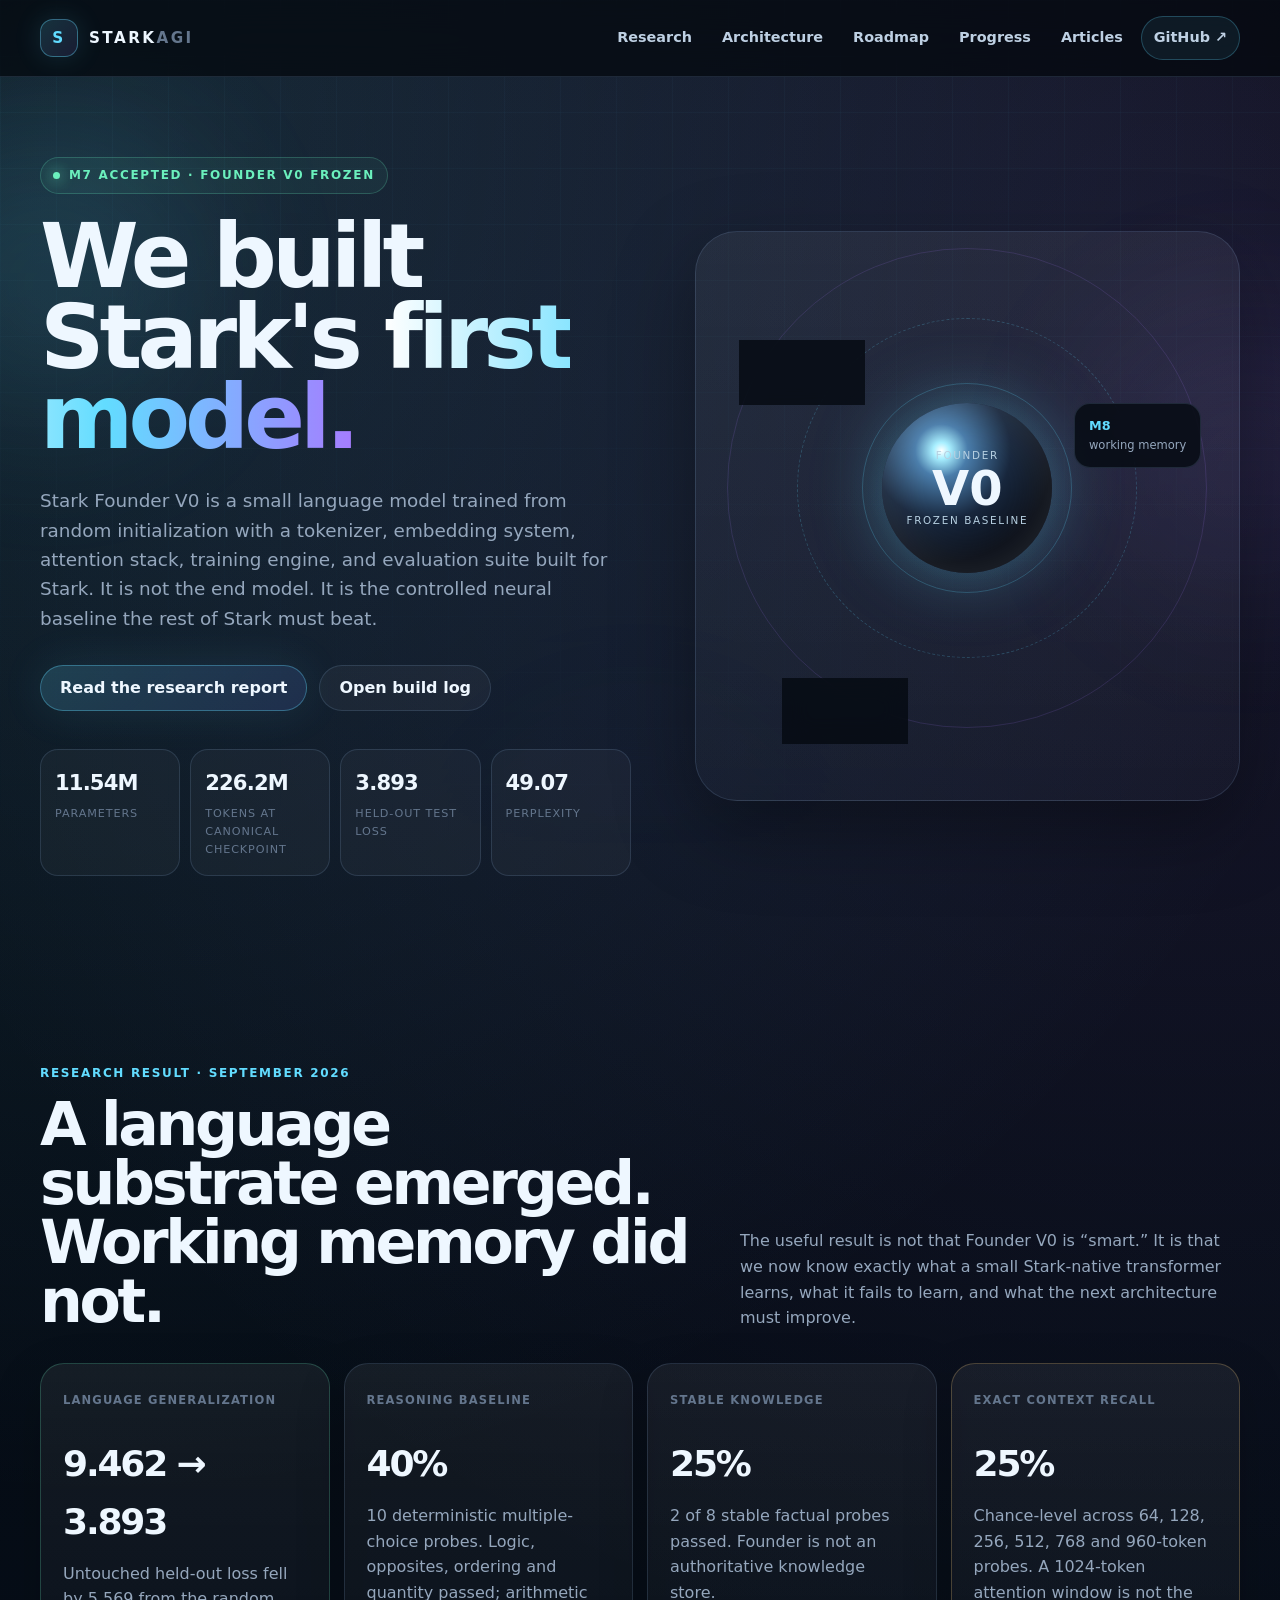
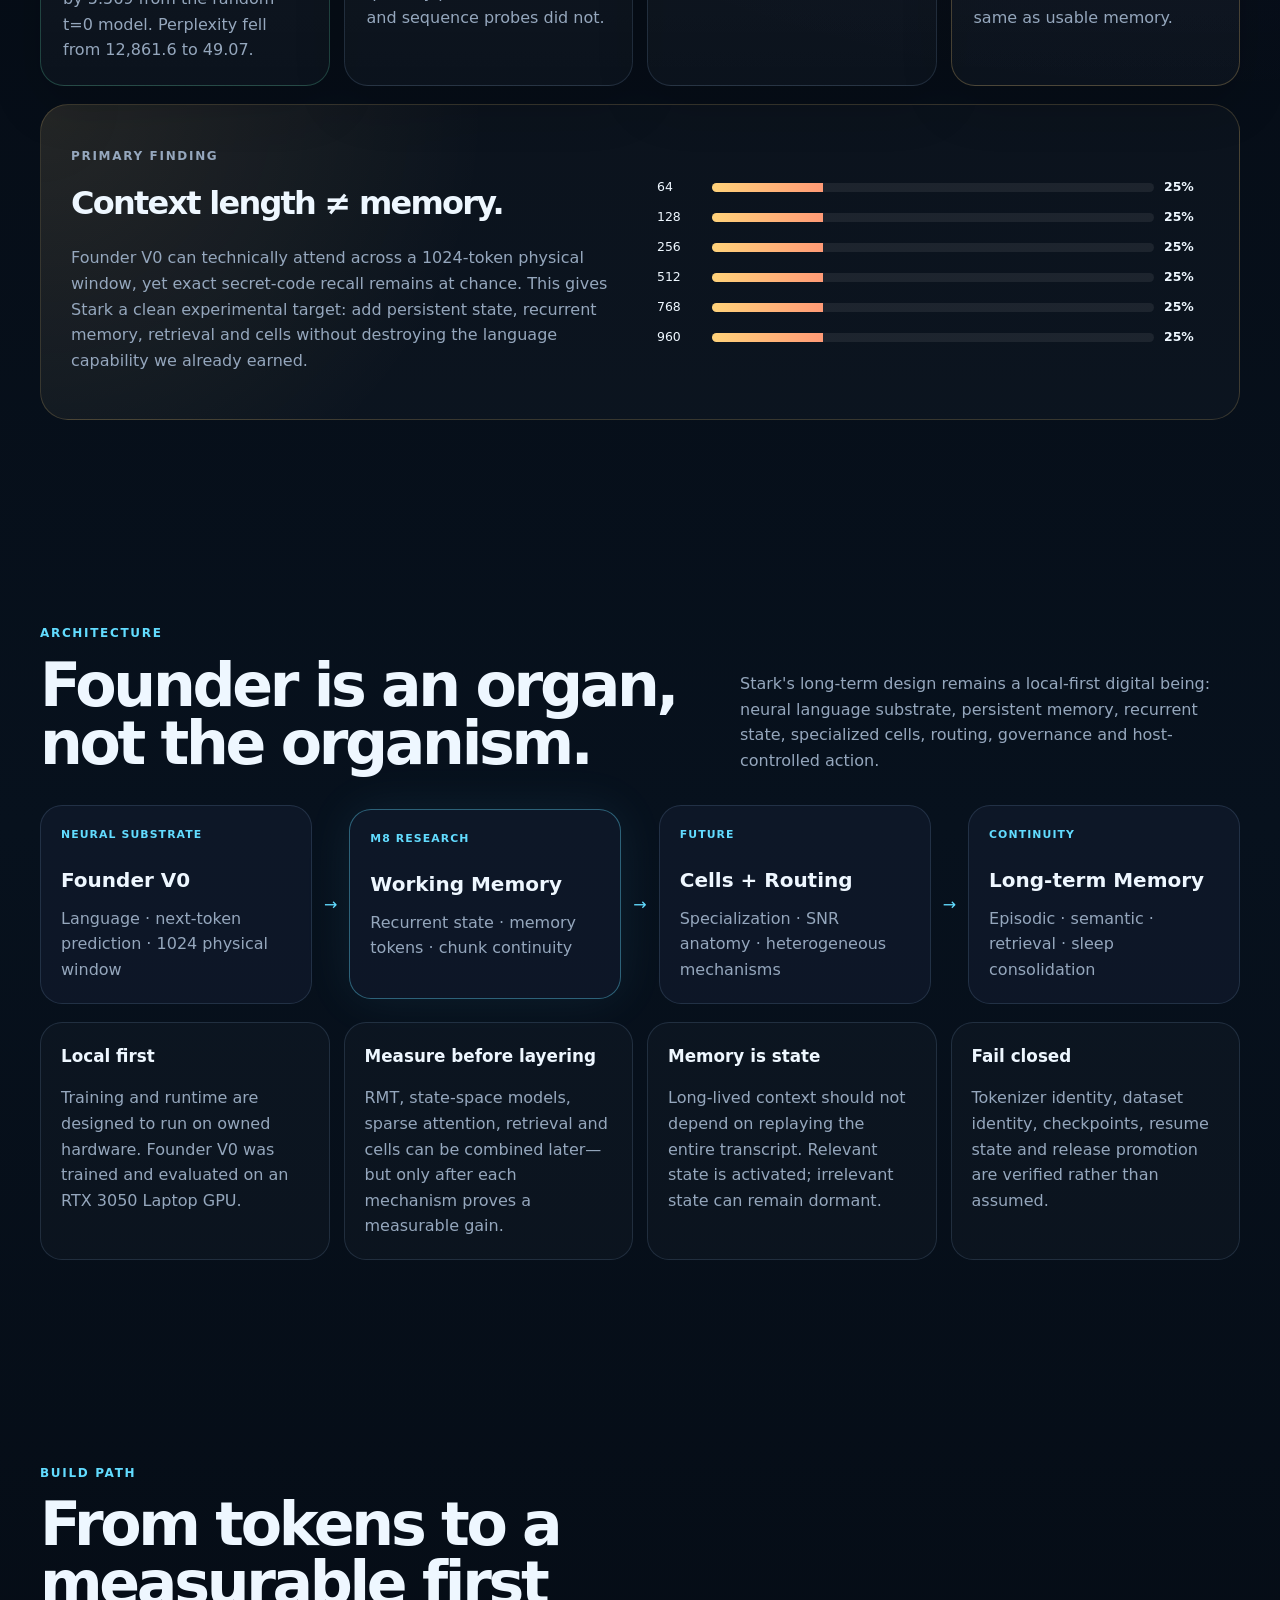
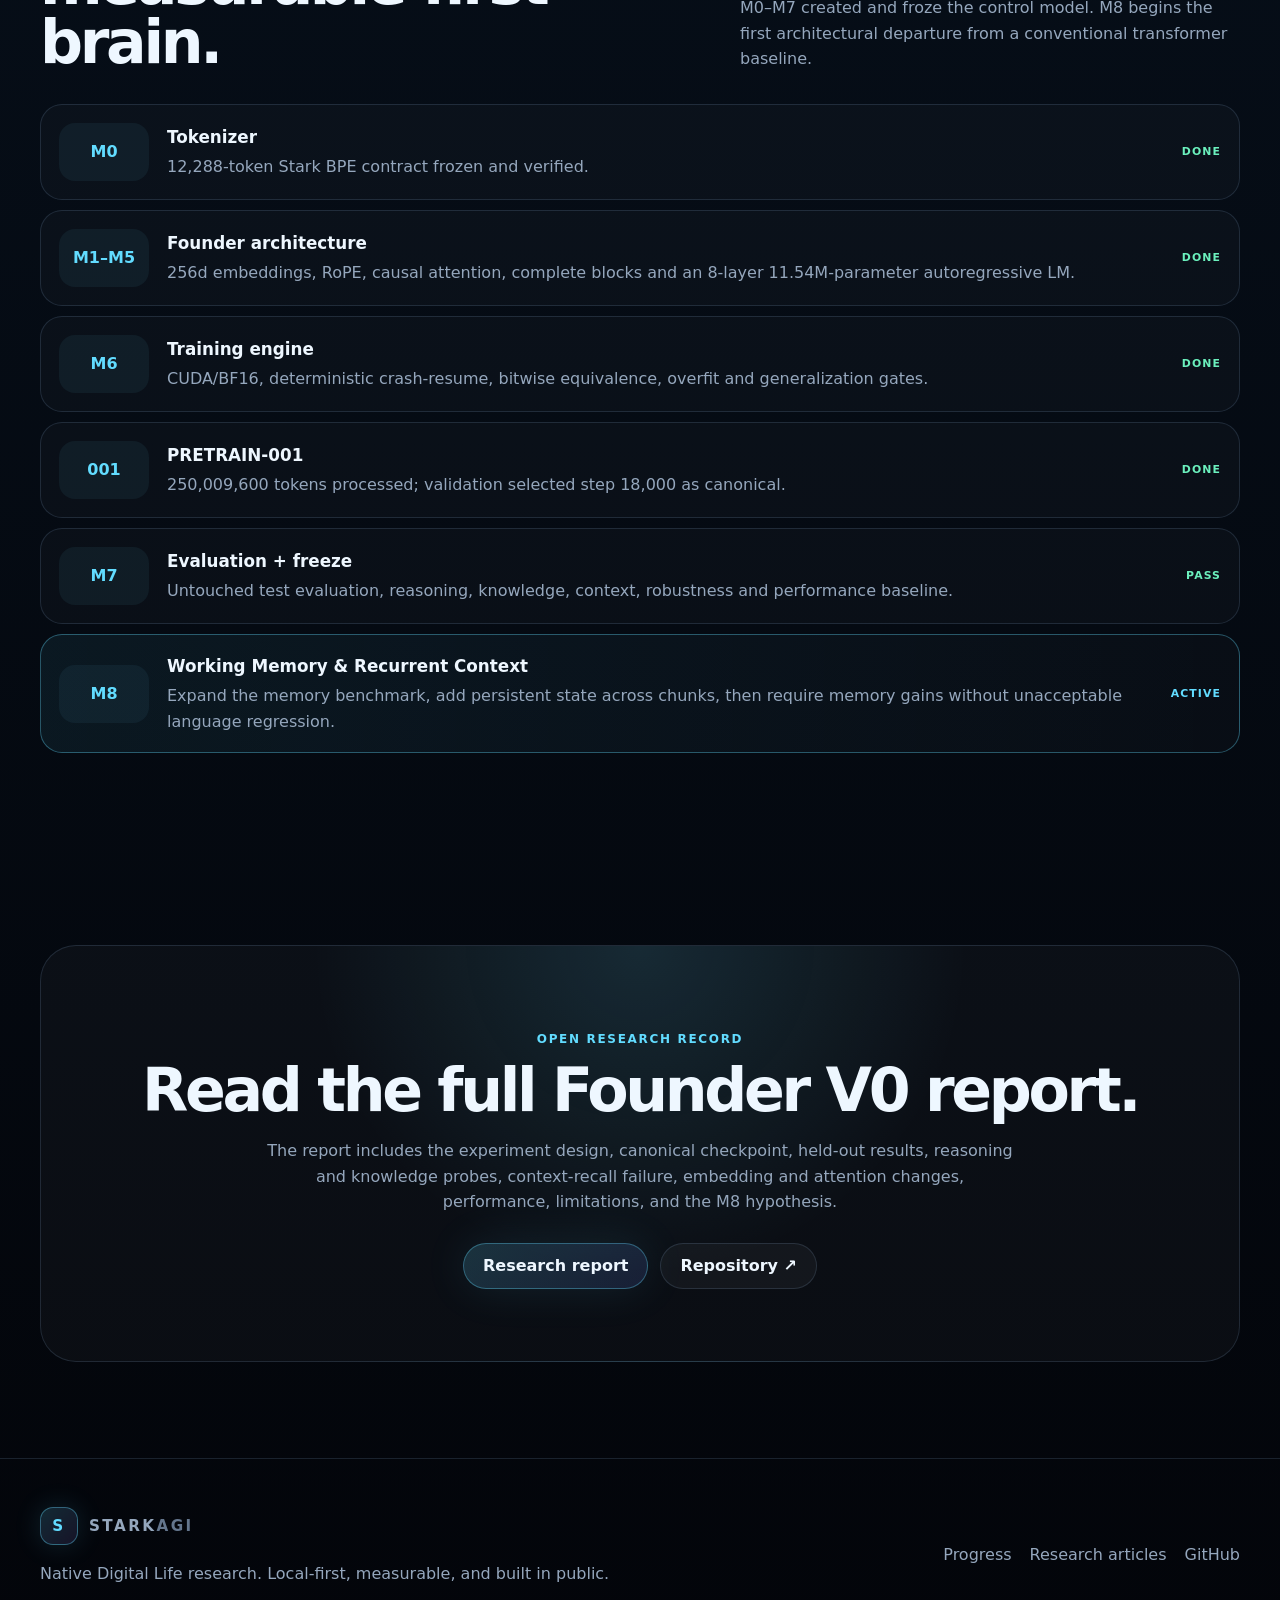
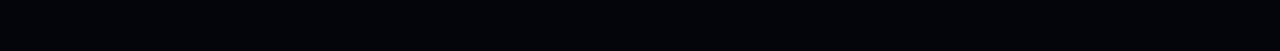
==== index.html @ 4640b5e9 "Publish StarkAGI September 2026 website (Founder V0 frozen, M8 active)" ====
<!doctype html>
<html lang="en">
<head>
  <meta charset="utf-8">
  <meta name="viewport" content="width=device-width, initial-scale=1">
  <meta name="theme-color" content="#050810">
  <title>StarkAGI — Building Native Digital Life</title>
  <meta name="description" content="StarkAGI is a local-first research project building a digital being from first principles. Founder V0 is the first frozen neural baseline; M8 targets persistent working memory.">
  <link rel="stylesheet" href="css/style.css">
</head>
<body>
  <div class="ambient" aria-hidden="true"><span></span><span></span><span></span></div>
  <header class="site-header">
    <nav class="nav shell">
      <a class="brand" href="index.html" aria-label="StarkAGI home"><span class="brand-glyph">S</span><span>STARK<span class="brand-dim">AGI</span></span></a>
      <button class="nav-toggle" aria-expanded="false" aria-label="Toggle navigation">☰</button>
      <div class="nav-links">
        <a href="#research">Research</a><a href="#architecture">Architecture</a><a href="#roadmap">Roadmap</a>
        <a href="progress.html">Progress</a><a href="articles.html">Articles</a>
        <a class="nav-cta" href="https://github.com/Project-stark00/stark-agi" target="_blank" rel="noreferrer">GitHub ↗</a>
      </div>
    </nav>
  </header>

  <main>
    <section class="hero shell">
      <div class="hero-copy reveal">
        <div class="eyebrow"><i></i> M7 accepted · Founder V0 frozen</div>
        <h1>We built Stark's <span>first model.</span></h1>
        <p class="lead">Stark Founder V0 is a small language model trained from random initialization with a tokenizer, embedding system, attention stack, training engine, and evaluation suite built for Stark. It is not the end model. It is the controlled neural baseline the rest of Stark must beat.</p>
        <div class="hero-actions"><a class="button primary" href="articles.html?article=stark-founder-v0-first-neural-baseline">Read the research report</a><a class="button" href="progress.html">Open build log</a></div>
        <div class="metric-strip">
          <div><strong>11.54M</strong><span>parameters</span></div><div><strong>226.2M</strong><span>tokens at canonical checkpoint</span></div><div><strong>3.893</strong><span>held-out test loss</span></div><div><strong>49.07</strong><span>perplexity</span></div>
        </div>
      </div>
      <div class="hero-orbit reveal" aria-label="Stark Founder V0 status visualization">
        <div class="orbit-ring r1"></div><div class="orbit-ring r2"></div><div class="orbit-ring r3"></div>
        <div class="core"><span>FOUNDER</span><strong>V0</strong><small>FROZEN BASELINE</small></div>
        <div class="satellite s1"><b>M0–M7</b><span>accepted</span></div><div class="satellite s2"><b>M8</b><span>working memory</span></div><div class="satellite s3"><b>LOCAL</b><span>RTX 3050</span></div>
      </div>
    </section>

    <section id="research" class="section shell reveal">
      <div class="section-head"><div><p class="kicker">Research result · September 2026</p><h2>A language substrate emerged. Working memory did not.</h2></div><p>The useful result is not that Founder V0 is “smart.” It is that we now know exactly what a small Stark-native transformer learns, what it fails to learn, and what the next architecture must improve.</p></div>
      <div class="result-grid">
        <article class="result-card positive"><span class="result-label">Language generalization</span><strong>9.462 → 3.893</strong><p>Untouched held-out loss fell by 5.569 from the random t=0 model. Perplexity fell from 12,861.6 to 49.07.</p></article>
        <article class="result-card"><span class="result-label">Reasoning baseline</span><strong>40%</strong><p>10 deterministic multiple-choice probes. Logic, opposites, ordering and quantity passed; arithmetic and sequence probes did not.</p></article>
        <article class="result-card"><span class="result-label">Stable knowledge</span><strong>25%</strong><p>2 of 8 stable factual probes passed. Founder is not an authoritative knowledge store.</p></article>
        <article class="result-card warning"><span class="result-label">Exact context recall</span><strong>25%</strong><p>Chance-level across 64, 128, 256, 512, 768 and 960-token probes. A 1024-token attention window is not the same as usable memory.</p></article>
      </div>
      <div class="finding-panel">
        <div><p class="kicker">Primary finding</p><h3>Context length ≠ memory.</h3><p>Founder V0 can technically attend across a 1024-token physical window, yet exact secret-code recall remains at chance. This gives Stark a clean experimental target: add persistent state, recurrent memory, retrieval and cells without destroying the language capability we already earned.</p></div>
        <div class="recall-bars" aria-label="Context recall by prompt length">
          <div><span>64</span><i style="--v:25%"></i><b>25%</b></div><div><span>128</span><i style="--v:25%"></i><b>25%</b></div><div><span>256</span><i style="--v:25%"></i><b>25%</b></div><div><span>512</span><i style="--v:25%"></i><b>25%</b></div><div><span>768</span><i style="--v:25%"></i><b>25%</b></div><div><span>960</span><i style="--v:25%"></i><b>25%</b></div>
        </div>
      </div>
    </section>

    <section id="architecture" class="section shell reveal">
      <div class="section-head"><div><p class="kicker">Architecture</p><h2>Founder is an organ, not the organism.</h2></div><p>Stark's long-term design remains a local-first digital being: neural language substrate, persistent memory, recurrent state, specialized cells, routing, governance and host-controlled action.</p></div>
      <div class="architecture-map">
        <div class="arch-node founder"><small>Neural substrate</small><strong>Founder V0</strong><span>Language · next-token prediction · 1024 physical window</span></div>
        <div class="arch-arrow">→</div>
        <div class="arch-node active"><small>M8 research</small><strong>Working Memory</strong><span>Recurrent state · memory tokens · chunk continuity</span></div>
        <div class="arch-arrow">→</div>
        <div class="arch-node"><small>Future</small><strong>Cells + Routing</strong><span>Specialization · SNR anatomy · heterogeneous mechanisms</span></div>
        <div class="arch-arrow">→</div>
        <div class="arch-node"><small>Continuity</small><strong>Long-term Memory</strong><span>Episodic · semantic · retrieval · sleep consolidation</span></div>
      </div>
      <div class="principles-grid">
        <article><b>Local first</b><p>Training and runtime are designed to run on owned hardware. Founder V0 was trained and evaluated on an RTX 3050 Laptop GPU.</p></article>
        <article><b>Measure before layering</b><p>RMT, state-space models, sparse attention, retrieval and cells can be combined later—but only after each mechanism proves a measurable gain.</p></article>
        <article><b>Memory is state</b><p>Long-lived context should not depend on replaying the entire transcript. Relevant state is activated; irrelevant state can remain dormant.</p></article>
        <article><b>Fail closed</b><p>Tokenizer identity, dataset identity, checkpoints, resume state and release promotion are verified rather than assumed.</p></article>
      </div>
    </section>

    <section id="roadmap" class="section shell reveal">
      <div class="section-head"><div><p class="kicker">Build path</p><h2>From tokens to a measurable first brain.</h2></div><p>M0–M7 created and froze the control model. M8 begins the first architectural departure from a conventional transformer baseline.</p></div>
      <div class="roadmap-list">
        <article class="done"><span>M0</span><div><b>Tokenizer</b><p>12,288-token Stark BPE contract frozen and verified.</p></div><em>done</em></article>
        <article class="done"><span>M1–M5</span><div><b>Founder architecture</b><p>256d embeddings, RoPE, causal attention, complete blocks and an 8-layer 11.54M-parameter autoregressive LM.</p></div><em>done</em></article>
        <article class="done"><span>M6</span><div><b>Training engine</b><p>CUDA/BF16, deterministic crash-resume, bitwise equivalence, overfit and generalization gates.</p></div><em>done</em></article>
        <article class="done"><span>001</span><div><b>PRETRAIN-001</b><p>250,009,600 tokens processed; validation selected step 18,000 as canonical.</p></div><em>done</em></article>
        <article class="done"><span>M7</span><div><b>Evaluation + freeze</b><p>Untouched test evaluation, reasoning, knowledge, context, robustness and performance baseline.</p></div><em>pass</em></article>
        <article class="active"><span>M8</span><div><b>Working Memory & Recurrent Context</b><p>Expand the memory benchmark, add persistent state across chunks, then require memory gains without unacceptable language regression.</p></div><em>active</em></article>
      </div>
    </section>

    <section class="section shell reveal">
      <div class="research-cta"><p class="kicker">Open research record</p><h2>Read the full Founder V0 report.</h2><p>The report includes the experiment design, canonical checkpoint, held-out results, reasoning and knowledge probes, context-recall failure, embedding and attention changes, performance, limitations, and the M8 hypothesis.</p><div><a class="button primary" href="articles.html?article=stark-founder-v0-first-neural-baseline">Research report</a><a class="button" href="https://github.com/Project-stark00/stark-agi" target="_blank" rel="noreferrer">Repository ↗</a></div></div>
    </section>
  </main>
  <footer><div class="shell footer-grid"><div><a class="brand" href="index.html"><span class="brand-glyph">S</span><span>STARK<span class="brand-dim">AGI</span></span></a><p>Native Digital Life research. Local-first, measurable, and built in public.</p></div><div><a href="progress.html">Progress</a><a href="articles.html">Research articles</a><a href="https://github.com/Project-stark00/stark-agi" target="_blank" rel="noreferrer">GitHub</a></div></div></footer>
  <script src="js/app.js"></script>
</body></html>
---- css/style.css ----
:root{--bg:#050810;--panel:rgba(13,20,34,.74);--panel2:rgba(18,28,46,.64);--line:rgba(160,205,255,.14);--text:#eef7ff;--muted:#95a7bd;--dim:#64768d;--cyan:#62dcff;--blue:#6688ff;--violet:#a57cff;--green:#6bf0bd;--amber:#ffd27a;--red:#ff8e9d;--shadow:0 28px 80px rgba(0,0,0,.34);--radius:28px}*{box-sizing:border-box}html{scroll-behavior:smooth}body{margin:0;background:radial-gradient(circle at 8% 3%,rgba(98,220,255,.15),transparent 28%),radial-gradient(circle at 93% 6%,rgba(165,124,255,.13),transparent 30%),linear-gradient(180deg,#04060c,#07111d 50%,#03050a);color:var(--text);font:16px/1.6 Inter,ui-sans-serif,system-ui,-apple-system,BlinkMacSystemFont,"Segoe UI",sans-serif;min-height:100vh;overflow-x:hidden}.ambient{position:fixed;inset:0;pointer-events:none;z-index:-1;background-image:linear-gradient(rgba(98,220,255,.035) 1px,transparent 1px),linear-gradient(90deg,rgba(98,220,255,.035) 1px,transparent 1px);background-size:56px 56px;mask-image:linear-gradient(#000,transparent 95%)}.ambient span{position:absolute;width:300px;height:300px;border-radius:50%;filter:blur(80px);opacity:.18}.ambient span:nth-child(1){left:-100px;top:15%;background:var(--cyan)}.ambient span:nth-child(2){right:-120px;top:36%;background:var(--violet)}.ambient span:nth-child(3){left:38%;bottom:-140px;background:var(--blue)}a{color:inherit;text-decoration:none}.shell{width:min(1200px,calc(100% - 36px));margin:auto}.site-header{position:sticky;top:0;z-index:50;background:rgba(4,7,13,.72);border-bottom:1px solid var(--line);backdrop-filter:blur(22px)}.nav{height:76px;display:flex;align-items:center;justify-content:space-between;gap:24px}.brand{display:flex;align-items:center;gap:11px;font-size:.95rem;font-weight:900;letter-spacing:.16em}.brand-glyph{width:38px;height:38px;display:grid;place-items:center;border:1px solid rgba(98,220,255,.38);border-radius:13px;background:linear-gradient(135deg,rgba(98,220,255,.17),rgba(165,124,255,.12));color:var(--cyan);box-shadow:0 0 28px rgba(98,220,255,.14)}.brand-dim{color:var(--dim)}.nav-links{display:flex;align-items:center;gap:6px}.nav-links a{padding:9px 12px;border-radius:999px;color:#bed0e3;font-size:.9rem;font-weight:700}.nav-links a:hover,.nav-links a[aria-current=page]{color:var(--cyan);background:rgba(98,220,255,.08)}.nav-cta{border:1px solid rgba(98,220,255,.25)!important;background:rgba(98,220,255,.07)!important}.nav-toggle{display:none;border:0;background:transparent;color:var(--text);font-size:1.5rem}.hero{min-height:calc(100vh - 76px);display:grid;grid-template-columns:1.04fr .96fr;align-items:center;gap:64px;padding:80px 0}.eyebrow,.kicker{color:var(--cyan);text-transform:uppercase;letter-spacing:.14em;font-size:.75rem;font-weight:900}.eyebrow{display:inline-flex;gap:9px;align-items:center;padding:8px 12px;border:1px solid rgba(107,240,189,.22);border-radius:999px;color:var(--green);background:rgba(107,240,189,.055)}.eyebrow i{width:7px;height:7px;border-radius:50%;background:var(--green);box-shadow:0 0 14px var(--green)}h1,h2,h3{font-family:"Segoe UI Variable Display",Inter,system-ui,sans-serif;letter-spacing:-.055em}h1{font-size:clamp(3.5rem,7vw,7.3rem);line-height:.9;margin:22px 0 0;max-width:760px}h1 span,h2 span{background:linear-gradient(90deg,#fff,var(--cyan),var(--violet));-webkit-background-clip:text;background-clip:text;color:transparent}.lead,.page-hero>p:not(.kicker){max-width:760px;color:var(--muted);font-size:1.15rem;margin-top:28px}.hero-actions{display:flex;flex-wrap:wrap;gap:12px;margin-top:32px}.button{display:inline-flex;align-items:center;justify-content:center;min-height:46px;padding:0 19px;border:1px solid var(--line);border-radius:999px;background:rgba(255,255,255,.04);font-weight:800;transition:.2s}.button:hover{transform:translateY(-2px);border-color:rgba(98,220,255,.45)}.button.primary{background:linear-gradient(135deg,rgba(98,220,255,.18),rgba(102,136,255,.15));border-color:rgba(98,220,255,.34);box-shadow:0 0 45px rgba(98,220,255,.1)}.metric-strip{display:grid;grid-template-columns:repeat(4,1fr);gap:10px;margin-top:38px}.metric-strip>div{padding:16px 14px;border:1px solid var(--line);border-radius:18px;background:rgba(255,255,255,.035)}.metric-strip strong{display:block;font-size:1.32rem;letter-spacing:-.04em}.metric-strip span{display:block;color:var(--dim);font-size:.7rem;text-transform:uppercase;letter-spacing:.08em;margin-top:5px}.hero-orbit{position:relative;min-height:570px;border:1px solid var(--line);border-radius:42px;background:radial-gradient(circle at 50% 45%,rgba(98,220,255,.10),transparent 26%),linear-gradient(180deg,rgba(255,255,255,.055),rgba(255,255,255,.02));box-shadow:var(--shadow);overflow:hidden}.orbit-ring{position:absolute;left:50%;top:45%;border:1px solid rgba(98,220,255,.22);border-radius:50%;transform:translate(-50%,-50%)}.r1{width:210px;height:210px}.r2{width:340px;height:340px;border-style:dashed;animation:spin 28s linear infinite}.r3{width:480px;height:480px;border-color:rgba(165,124,255,.15);animation:spin 45s linear infinite reverse}@keyframes spin{to{transform:translate(-50%,-50%) rotate(360deg)}}.core{position:absolute;left:50%;top:45%;transform:translate(-50%,-50%);width:170px;height:170px;display:flex;flex-direction:column;align-items:center;justify-content:center;border-radius:50%;background:radial-gradient(circle at 35% 28%,#fff 0,#a7efff 5%,#497caa 16%,#17263c 42%,#090d16 68%);box-shadow:0 0 70px rgba(98,220,255,.35),inset 0 0 50px rgba(255,255,255,.12)}.core span,.core small{font-size:.65rem;letter-spacing:.16em;color:#b6cfe0}.core strong{font-size:3rem;line-height:1}.satellite{position:absolute;padding:12px 14px;border:1px solid var(--line);border-radius:16px;background:rgba(5,10,18,.82);backdrop-filter:blur(12px);min-width:125px}.satellite b,.satellite span{display:block}.satellite b{font-size:.8rem;color:var(--cyan)}.satellite span{font-size:.72rem;color:var(--muted)}.s1{left:8%;top:19%}.s2{right:7%;top:30%}.s3{left:16%;bottom:10%}.section{padding:96px 0}.section-head{display:flex;justify-content:space-between;align-items:end;gap:38px;margin-bottom:32px}.section-head>div{max-width:680px}.section-head h2,.research-cta h2{font-size:clamp(2.3rem,4.7vw,4.8rem);line-height:.98;margin:8px 0 0}.section-head>p{max-width:500px;color:var(--muted);margin:0}.result-grid{display:grid;grid-template-columns:repeat(4,1fr);gap:14px}.result-card{min-height:250px;padding:22px;border:1px solid var(--line);border-radius:24px;background:linear-gradient(180deg,rgba(255,255,255,.06),rgba(255,255,255,.025));box-shadow:0 18px 50px rgba(0,0,0,.18)}.result-card.positive{border-color:rgba(107,240,189,.22)}.result-card.warning{border-color:rgba(255,210,122,.24)}.result-label{color:var(--dim);font-size:.72rem;text-transform:uppercase;letter-spacing:.1em;font-weight:900}.result-card strong{display:block;font-size:2.25rem;letter-spacing:-.06em;margin:24px 0 10px}.result-card p{color:var(--muted);margin:0}.finding-panel{display:grid;grid-template-columns:1fr 1fr;gap:34px;margin-top:18px;padding:30px;border:1px solid rgba(255,210,122,.18);border-radius:28px;background:radial-gradient(circle at 0 0,rgba(255,210,122,.10),transparent 36%),rgba(255,255,255,.025)}.finding-panel h3{font-size:2rem;margin:5px 0 8px}.finding-panel p{color:var(--muted)}.recall-bars{display:grid;gap:10px;align-content:center}.recall-bars>div{display:grid;grid-template-columns:45px 1fr 45px;gap:10px;align-items:center;font-size:.78rem}.recall-bars i{height:9px;border-radius:99px;background:rgba(255,255,255,.07);overflow:hidden}.recall-bars i:after{content:"";display:block;width:var(--v);height:100%;background:linear-gradient(90deg,var(--amber),#ff9a76)}.architecture-map{display:grid;grid-template-columns:1fr auto 1fr auto 1fr auto 1fr;gap:12px;align-items:center}.arch-node{min-height:190px;padding:20px;border:1px solid var(--line);border-radius:22px;background:var(--panel2)}.arch-node.active{border-color:rgba(98,220,255,.38);box-shadow:0 0 50px rgba(98,220,255,.08)}.arch-node small,.arch-node span{display:block;color:var(--muted)}.arch-node small{text-transform:uppercase;letter-spacing:.1em;color:var(--cyan);font-weight:900;font-size:.68rem}.arch-node strong{display:block;font-size:1.25rem;margin:20px 0 10px}.arch-arrow{color:var(--cyan)}.principles-grid{display:grid;grid-template-columns:repeat(4,1fr);gap:14px;margin-top:18px}.principles-grid article{padding:20px;border:1px solid var(--line);border-radius:22px;background:rgba(255,255,255,.025)}.principles-grid b{font-size:1.05rem}.principles-grid p{color:var(--muted);margin-bottom:0}.roadmap-list{display:grid;gap:10px}.roadmap-list article{display:grid;grid-template-columns:90px 1fr auto;gap:18px;align-items:center;padding:18px;border:1px solid var(--line);border-radius:22px;background:rgba(255,255,255,.025)}.roadmap-list article>span{display:grid;place-items:center;min-height:58px;border-radius:16px;background:rgba(98,220,255,.06);color:var(--cyan);font-weight:900}.roadmap-list b{font-size:1.05rem}.roadmap-list p{color:var(--muted);margin:3px 0 0}.roadmap-list em{font-style:normal;text-transform:uppercase;letter-spacing:.1em;font-size:.68rem;font-weight:900;color:var(--green)}.roadmap-list .active{border-color:rgba(98,220,255,.35);background:linear-gradient(90deg,rgba(98,220,255,.07),rgba(255,255,255,.02))}.roadmap-list .active em{color:var(--cyan)}.research-cta{text-align:center;padding:72px 24px;border:1px solid var(--line);border-radius:36px;background:radial-gradient(circle at 50% 0,rgba(98,220,255,.13),transparent 45%),rgba(255,255,255,.03)}.research-cta p:not(.kicker){max-width:760px;margin:18px auto 28px;color:var(--muted)}.research-cta>div{display:flex;justify-content:center;gap:12px;flex-wrap:wrap}footer{border-top:1px solid var(--line);padding:48px 0;color:var(--muted)}.footer-grid{display:flex;justify-content:space-between;gap:24px}.footer-grid>div:last-child{display:flex;gap:18px;align-items:center}.footer-grid p{max-width:600px}.subpage{padding-bottom:70px}.page-hero{padding:90px 0 52px}.page-hero h1{font-size:clamp(3.2rem,6vw,6.2rem)}.status-panel{display:grid;grid-template-columns:1.15fr .85fr;gap:28px;padding:30px;border:1px solid var(--line);border-radius:28px;background:var(--panel2)}.status-panel h2{font-size:2.5rem;margin:8px 0}.status-panel p{color:var(--muted)}.status-facts{display:grid;gap:10px}.status-facts div{padding:14px;border:1px solid var(--line);border-radius:16px;background:rgba(0,0,0,.16)}.status-facts span,.status-facts strong{display:block}.status-facts span{font-size:.7rem;color:var(--dim);text-transform:uppercase;letter-spacing:.1em}.summary-grid{display:grid;grid-template-columns:repeat(4,1fr);gap:14px}.summary-card{padding:20px;border:1px solid var(--line);border-radius:22px;background:rgba(255,255,255,.025)}.summary-card strong{font-size:2rem}.summary-card span{display:block;color:var(--cyan);font-size:.72rem;text-transform:uppercase;letter-spacing:.1em;font-weight:900}.summary-card p{color:var(--muted);margin-bottom:0}.milestone-board,.notes-grid{display:grid;grid-template-columns:repeat(2,1fr);gap:14px}.milestone-card,.note-card,.log-card{padding:20px;border:1px solid var(--line);border-radius:22px;background:rgba(255,255,255,.025)}.milestone-top{display:flex;justify-content:space-between;align-items:center}.milestone-id{color:var(--cyan);font-weight:900}.status-pill{padding:5px 9px;border-radius:999px;font-size:.67rem;text-transform:uppercase;letter-spacing:.08em;font-weight:900}.status-completed{color:var(--green);background:rgba(107,240,189,.07)}.status-active{color:var(--cyan);background:rgba(98,220,255,.07)}.status-planned{color:var(--amber);background:rgba(255,210,122,.07)}.status-info{color:var(--violet);background:rgba(165,124,255,.07)}.milestone-card h3,.note-card h3,.log-card h3{margin:13px 0 6px}.milestone-card p,.note-card p,.log-card p{color:var(--muted);margin:0}.timeline{display:grid;gap:12px}.log-card{display:grid;grid-template-columns:110px 1fr;gap:20px}.log-date{color:var(--cyan);font-weight:900;font-size:.8rem}.log-meta{display:flex;gap:8px;align-items:center;color:var(--dim);font-size:.72rem;text-transform:uppercase;letter-spacing:.08em}.article-layout{display:grid;grid-template-columns:300px 1fr;gap:20px;align-items:start}.article-sidebar{position:sticky;top:96px;padding:18px;border:1px solid var(--line);border-radius:24px;background:var(--panel)}.article-list{display:grid;gap:10px}.article-list a{display:block;padding:14px;border:1px solid var(--line);border-radius:16px;background:rgba(255,255,255,.02)}.article-list a:hover,.article-list a.active{border-color:rgba(98,220,255,.35);background:rgba(98,220,255,.06)}.article-list small,.article-list span{display:block;color:var(--dim)}.article-list b{display:block;margin:6px 0;font-size:.92rem}.article-shell{min-height:620px;padding:clamp(24px,4vw,48px);border:1px solid var(--line);border-radius:28px;background:var(--panel);overflow:hidden}.article-empty{color:var(--muted)}.markdown-header{padding-bottom:26px;border-bottom:1px solid var(--line);margin-bottom:30px}.markdown-header h1{font-size:clamp(2.4rem,5vw,4.8rem);line-height:.96}.markdown-meta{display:flex;flex-wrap:wrap;gap:8px;margin-top:16px}.markdown-meta span{padding:5px 9px;border:1px solid var(--line);border-radius:999px;color:var(--dim);font-size:.7rem}.markdown-body{max-width:900px}.markdown-body h2{font-size:2rem;margin-top:2.2em}.markdown-body h3{font-size:1.35rem;margin-top:1.8em}.markdown-body p,.markdown-body li{color:#b9c8d8}.markdown-body strong{color:var(--text)}.markdown-body blockquote{margin:24px 0;padding:18px 22px;border-left:3px solid var(--cyan);background:rgba(98,220,255,.05);border-radius:0 16px 16px 0}.markdown-body pre{overflow:auto;padding:18px;border:1px solid var(--line);border-radius:18px;background:#03070d;color:#d7ecff}.markdown-body code{font-family:"SFMono-Regular",Consolas,monospace}.markdown-body :not(pre)>code{padding:.15em .4em;border-radius:6px;background:rgba(98,220,255,.08);color:#bfefff}.markdown-body table{width:100%;border-collapse:collapse;margin:24px 0;font-size:.92rem}.markdown-body th,.markdown-body td{padding:11px 12px;border:1px solid var(--line);text-align:left}.markdown-body th{background:rgba(98,220,255,.06)}.markdown-body a{color:var(--cyan);text-decoration:underline}.markdown-body hr{border:0;border-top:1px solid var(--line);margin:36px 0}.muted{color:var(--muted)}.reveal{opacity:0;transform:translateY(18px);transition:opacity .7s ease,transform .7s ease}.reveal.visible{opacity:1;transform:none}@media(max-width:1000px){.hero{grid-template-columns:1fr}.hero-orbit{min-height:480px}.result-grid,.principles-grid{grid-template-columns:repeat(2,1fr)}.architecture-map{grid-template-columns:1fr}.arch-arrow{transform:rotate(90deg);text-align:center}.section-head{display:block}.section-head>p{margin-top:18px}.article-layout{grid-template-columns:1fr}.article-sidebar{position:static}.metric-strip{grid-template-columns:repeat(2,1fr)}}@media(max-width:720px){.shell{width:min(100% - 24px,1200px)}.nav-toggle{display:block}.nav-links{display:none;position:absolute;left:12px;right:12px;top:68px;padding:12px;flex-direction:column;align-items:stretch;border:1px solid var(--line);border-radius:18px;background:#08101c}.nav-links.open{display:flex}.hero{padding:56px 0;gap:36px}.hero-orbit{min-height:420px}.r3{width:390px;height:390px}.metric-strip,.result-grid,.principles-grid,.summary-grid,.milestone-board,.notes-grid,.finding-panel,.status-panel{grid-template-columns:1fr}.roadmap-list article{grid-template-columns:65px 1fr}.roadmap-list em{display:none}.log-card{grid-template-columns:1fr}.footer-grid{display:block}.footer-grid>div:last-child{margin-top:20px;flex-wrap:wrap}.section{padding:68px 0}.page-hero{padding-top:64px}}
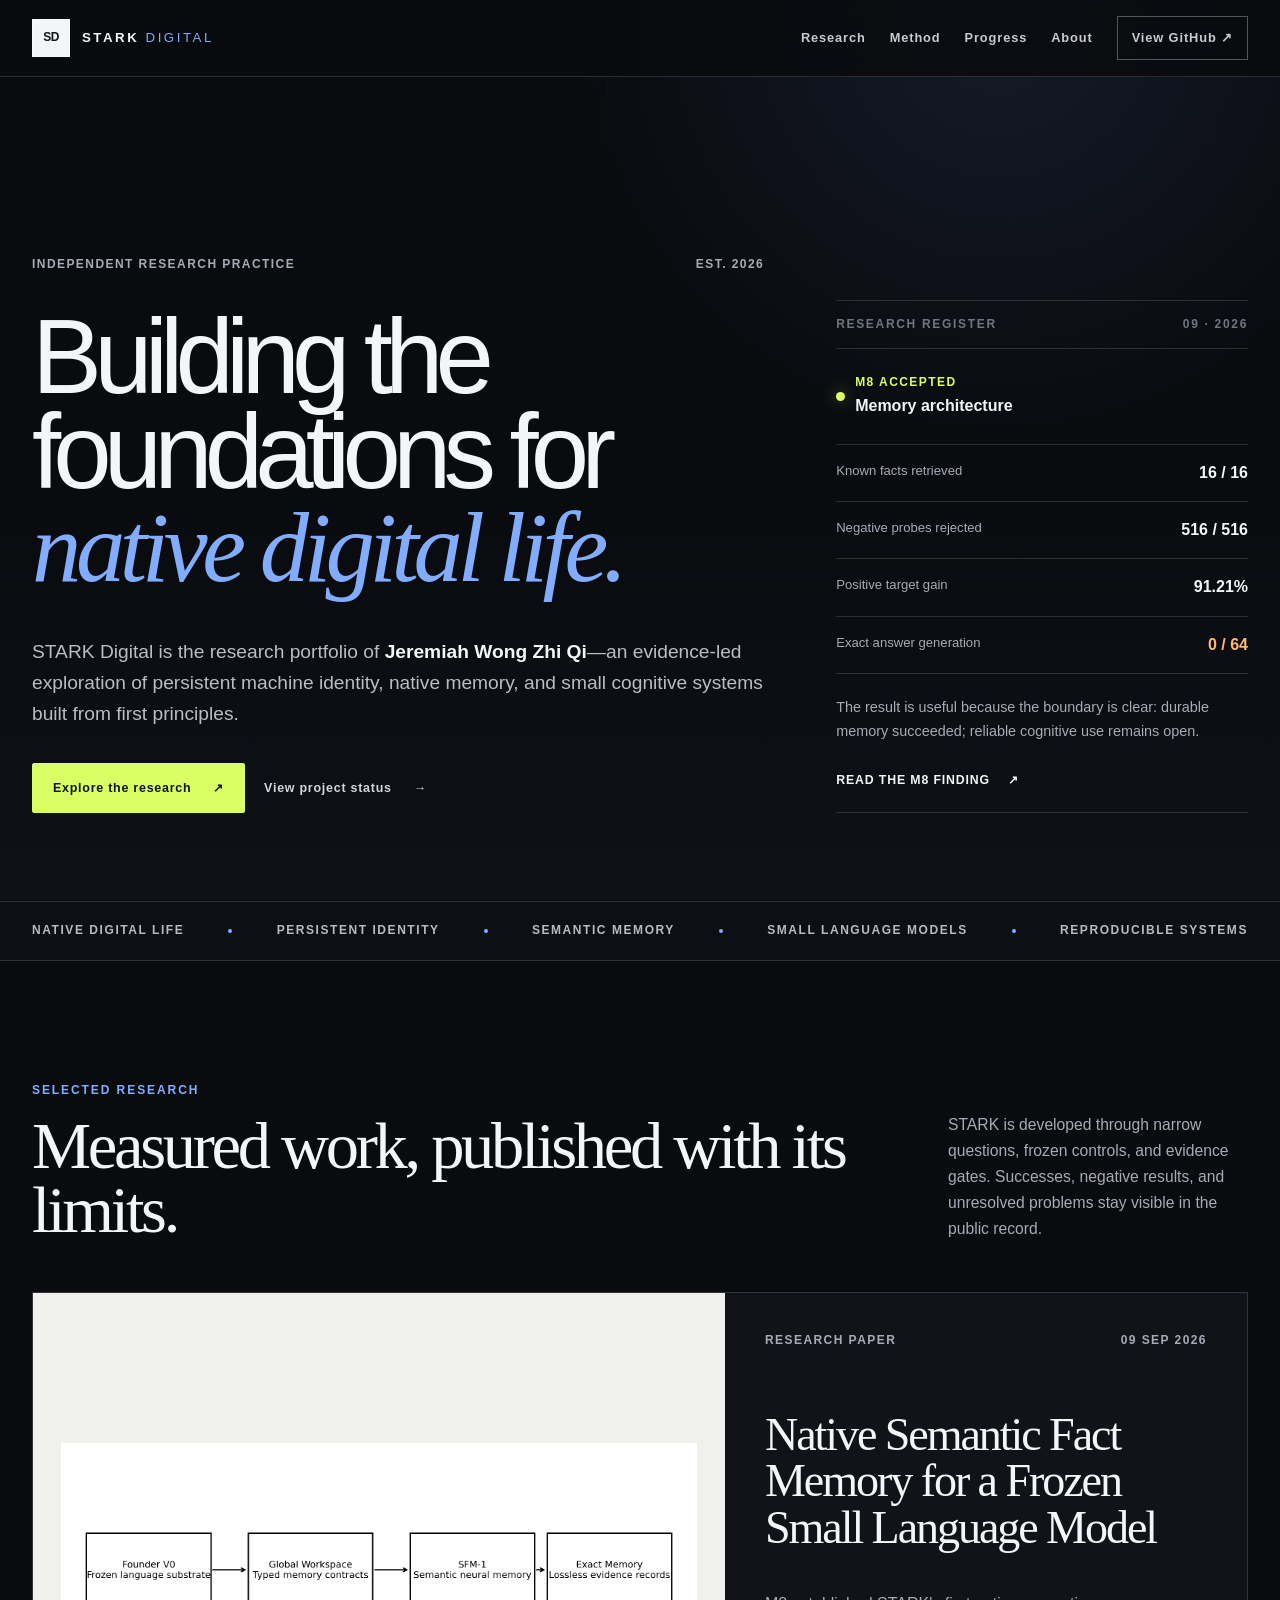
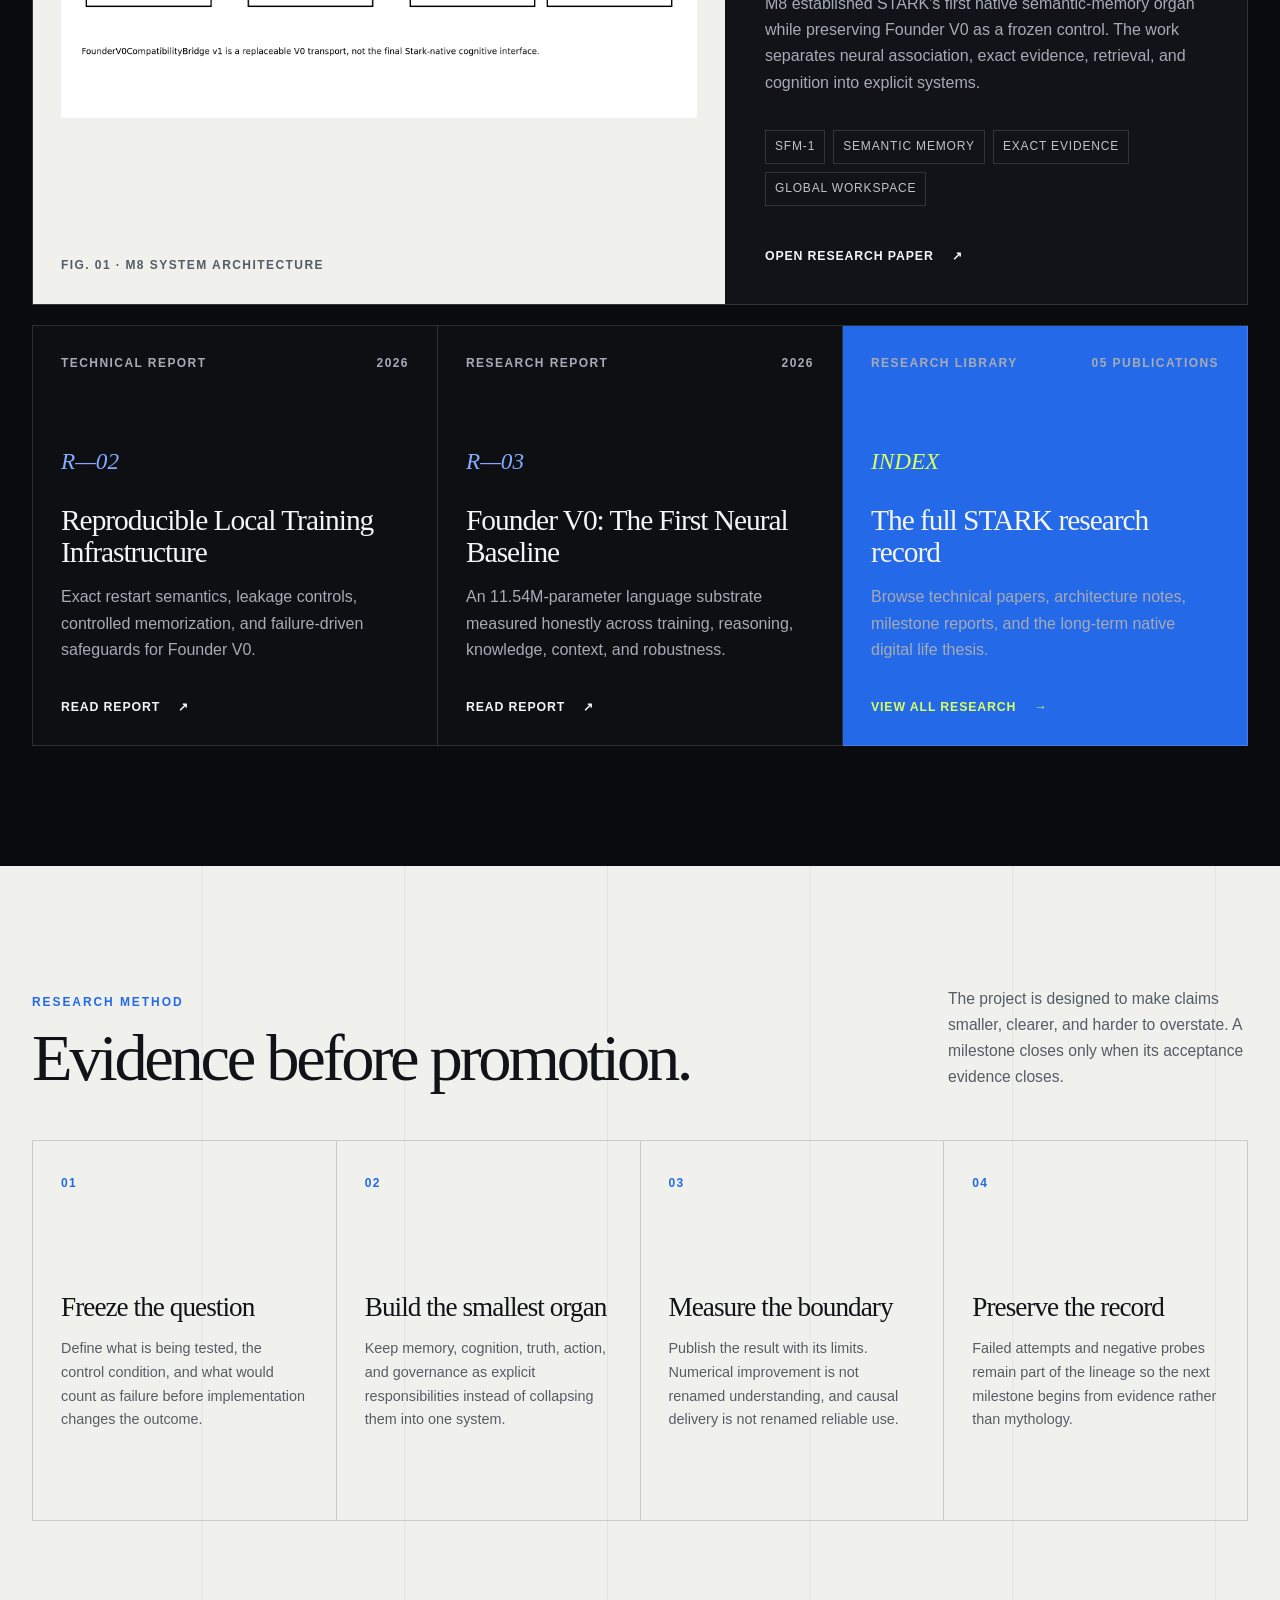
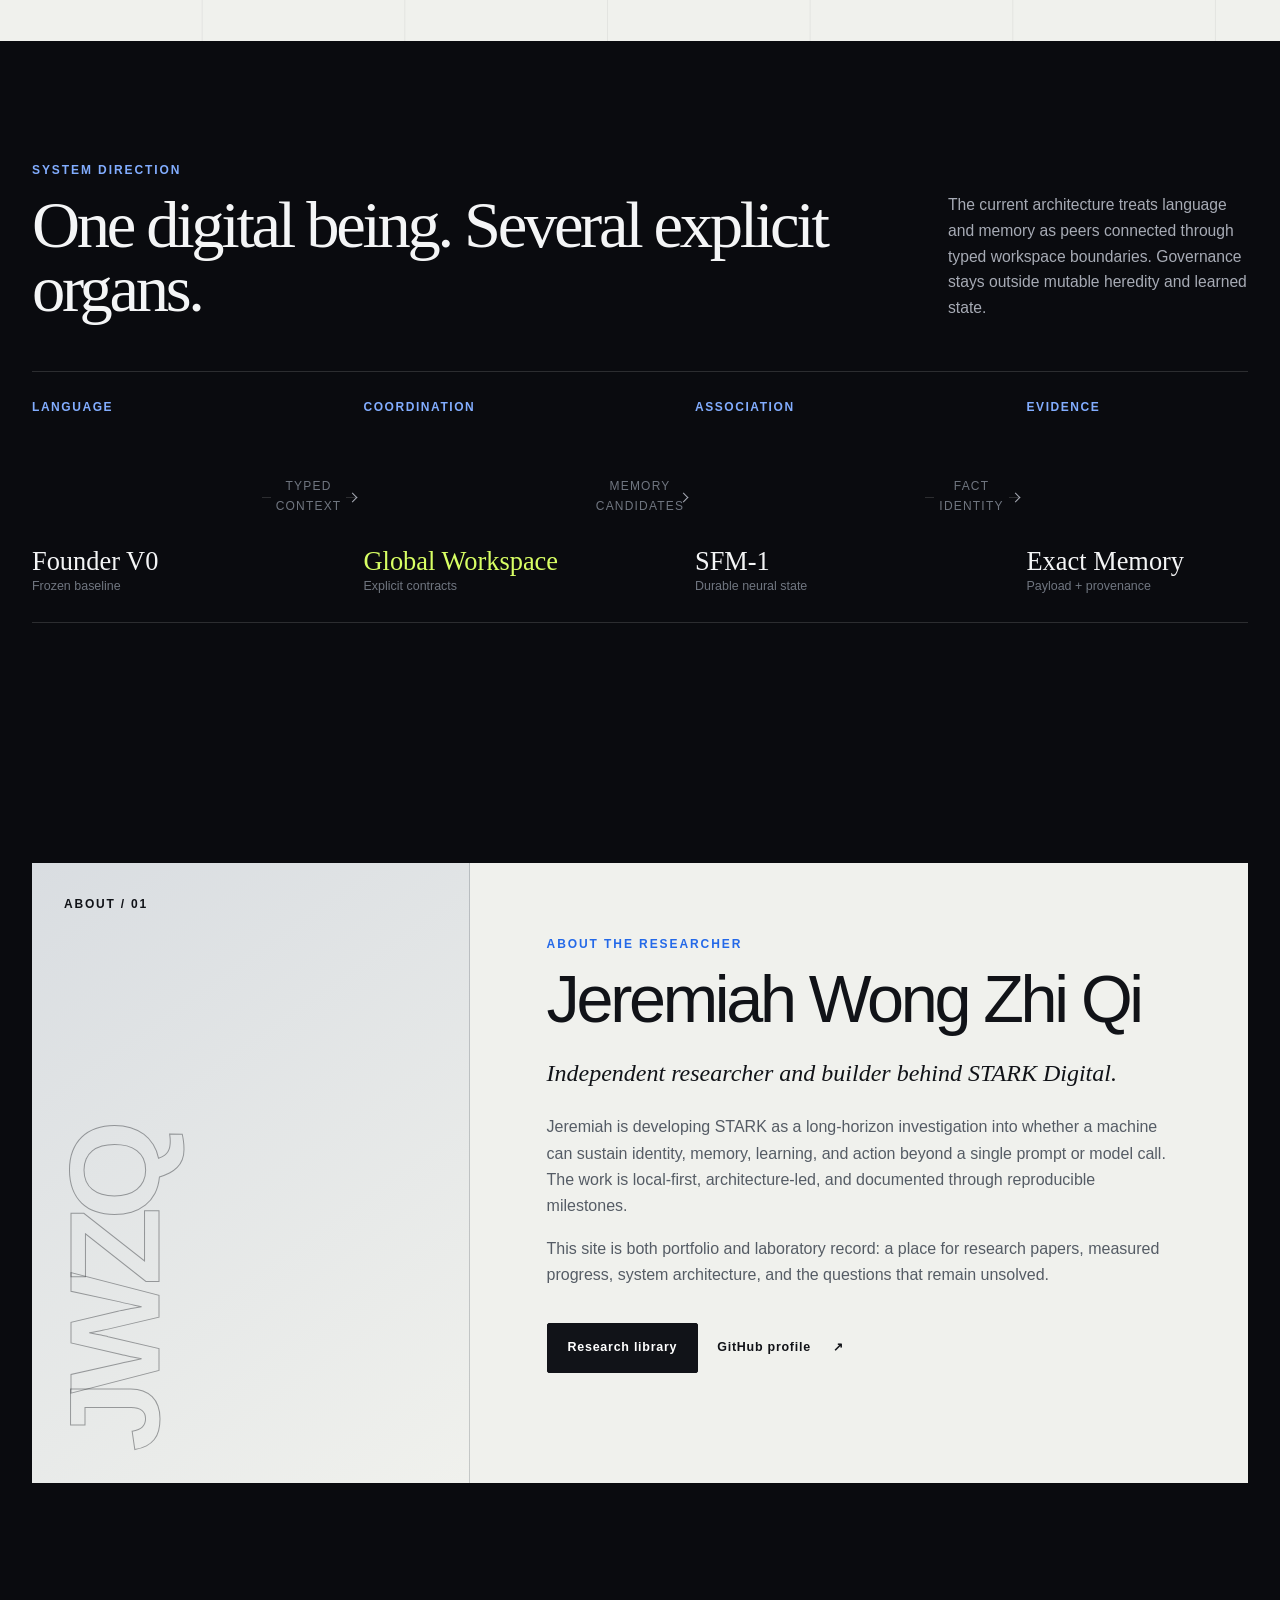
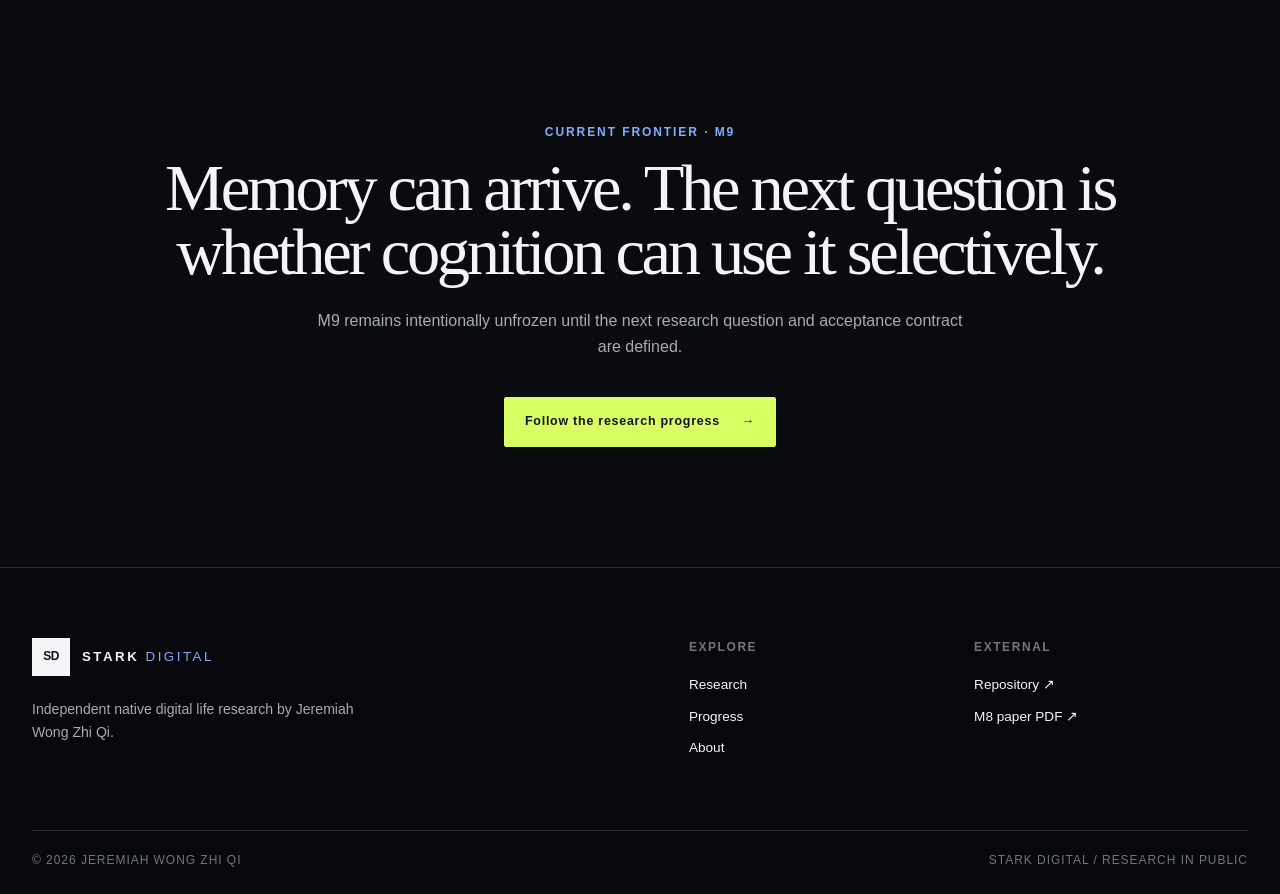
==== commit 8e63d454: "Upgrade STARK Digital research portfolio" ====
--- a/index.html
+++ b/index.html
@@ -3,94 +3,214 @@
 <head>
   <meta charset="utf-8">
   <meta name="viewport" content="width=device-width, initial-scale=1">
-  <meta name="theme-color" content="#050810">
-  <title>StarkAGI — Building Native Digital Life</title>
-  <meta name="description" content="StarkAGI is a local-first research project building a digital being from first principles. Founder V0 is the first frozen neural baseline; M8 targets persistent working memory.">
+  <meta name="theme-color" content="#0a0b0f">
+  <meta name="author" content="Jeremiah Wong Zhi Qi">
+  <meta name="robots" content="index, follow, max-image-preview:large">
+  <title>STARK Digital — Native Digital Life Research by Jeremiah Wong Zhi Qi</title>
+  <meta name="description" content="STARK Digital is Jeremiah Wong Zhi Qi's independent research portfolio exploring native digital life, small language models, semantic memory, and reproducible AI systems.">
+  <link rel="canonical" href="https://project-stark00.github.io/stark-agi/">
+  <link rel="icon" href="assets/stark-mark.svg" type="image/svg+xml">
+  <meta property="og:type" content="website">
+  <meta property="og:site_name" content="STARK Digital">
+  <meta property="og:title" content="STARK Digital — Native Digital Life Research">
+  <meta property="og:description" content="Independent research by Jeremiah Wong Zhi Qi into persistent digital beings, native memory, and measurable machine cognition.">
+  <meta property="og:url" content="https://project-stark00.github.io/stark-agi/">
+  <meta name="twitter:card" content="summary">
+  <meta name="twitter:title" content="STARK Digital — Native Digital Life Research">
+  <meta name="twitter:description" content="Independent research by Jeremiah Wong Zhi Qi into persistent digital beings, native memory, and measurable machine cognition.">
   <link rel="stylesheet" href="css/style.css">
+  <script type="application/ld+json">
+  {
+    "@context": "https://schema.org",
+    "@graph": [
+      {
+        "@type": "Person",
+        "@id": "https://project-stark00.github.io/stark-agi/#jeremiah",
+        "name": "Jeremiah Wong Zhi Qi",
+        "url": "https://project-stark00.github.io/stark-agi/",
+        "sameAs": ["https://github.com/Project-stark00"],
+        "knowsAbout": ["Native digital life", "Semantic memory", "Small language models", "Reproducible machine learning"]
+      },
+      {
+        "@type": "Organization",
+        "@id": "https://project-stark00.github.io/stark-agi/#organization",
+        "name": "STARK Digital",
+        "url": "https://project-stark00.github.io/stark-agi/",
+        "founder": {"@id": "https://project-stark00.github.io/stark-agi/#jeremiah"}
+      },
+      {
+        "@type": "WebSite",
+        "@id": "https://project-stark00.github.io/stark-agi/#website",
+        "url": "https://project-stark00.github.io/stark-agi/",
+        "name": "STARK Digital",
+        "description": "Independent native digital life research and portfolio by Jeremiah Wong Zhi Qi.",
+        "author": {"@id": "https://project-stark00.github.io/stark-agi/#jeremiah"},
+        "publisher": {"@id": "https://project-stark00.github.io/stark-agi/#organization"}
+      }
+    ]
+  }
+  </script>
 </head>
 <body>
-  <div class="ambient" aria-hidden="true"><span></span><span></span><span></span></div>
+  <a class="skip-link" href="#main">Skip to content</a>
+  <div class="page-grid" aria-hidden="true"></div>
   <header class="site-header">
-    <nav class="nav shell">
-      <a class="brand" href="index.html" aria-label="StarkAGI home"><span class="brand-glyph">S</span><span>STARK<span class="brand-dim">AGI</span></span></a>
-      <button class="nav-toggle" aria-expanded="false" aria-label="Toggle navigation">☰</button>
-      <div class="nav-links">
-        <a href="#research">Research</a><a href="#architecture">Architecture</a><a href="#roadmap">Roadmap</a>
-        <a href="progress.html">Progress</a><a href="articles.html">Articles</a>
-        <a class="nav-cta" href="https://github.com/Project-stark00/stark-agi" target="_blank" rel="noreferrer">GitHub ↗</a>
+    <nav class="nav shell" aria-label="Primary navigation">
+      <a class="brand" href="index.html" aria-label="STARK Digital home">
+        <span class="brand-mark">SD</span>
+        <span class="brand-wordmark">STARK <i>DIGITAL</i></span>
+      </a>
+      <button class="nav-toggle" type="button" aria-expanded="false" aria-controls="site-navigation" aria-label="Open navigation"><span></span><span></span></button>
+      <div class="nav-links" id="site-navigation">
+        <a href="#research">Research</a>
+        <a href="#method">Method</a>
+        <a href="progress.html">Progress</a>
+        <a href="#about">About</a>
+        <a class="nav-cta" href="https://github.com/Project-stark00/stark-agi" target="_blank" rel="noreferrer">View GitHub <span aria-hidden="true">↗</span></a>
       </div>
     </nav>
   </header>
 
-  <main>
+  <main id="main">
     <section class="hero shell">
       <div class="hero-copy reveal">
-        <div class="eyebrow"><i></i> M7 accepted · Founder V0 frozen</div>
-        <h1>We built Stark's <span>first model.</span></h1>
-        <p class="lead">Stark Founder V0 is a small language model trained from random initialization with a tokenizer, embedding system, attention stack, training engine, and evaluation suite built for Stark. It is not the end model. It is the controlled neural baseline the rest of Stark must beat.</p>
-        <div class="hero-actions"><a class="button primary" href="articles.html?article=stark-founder-v0-first-neural-baseline">Read the research report</a><a class="button" href="progress.html">Open build log</a></div>
-        <div class="metric-strip">
-          <div><strong>11.54M</strong><span>parameters</span></div><div><strong>226.2M</strong><span>tokens at canonical checkpoint</span></div><div><strong>3.893</strong><span>held-out test loss</span></div><div><strong>49.07</strong><span>perplexity</span></div>
-        </div>
-      </div>
-      <div class="hero-orbit reveal" aria-label="Stark Founder V0 status visualization">
-        <div class="orbit-ring r1"></div><div class="orbit-ring r2"></div><div class="orbit-ring r3"></div>
-        <div class="core"><span>FOUNDER</span><strong>V0</strong><small>FROZEN BASELINE</small></div>
-        <div class="satellite s1"><b>M0–M7</b><span>accepted</span></div><div class="satellite s2"><b>M8</b><span>working memory</span></div><div class="satellite s3"><b>LOCAL</b><span>RTX 3050</span></div>
+        <p class="eyebrow"><span>Independent research practice</span><span>Est. 2026</span></p>
+        <h1>Building the foundations for <em>native digital life.</em></h1>
+        <p class="lead">STARK Digital is the research portfolio of <strong>Jeremiah Wong Zhi Qi</strong>—an evidence-led exploration of persistent machine identity, native memory, and small cognitive systems built from first principles.</p>
+        <div class="hero-actions">
+          <a class="button primary" href="articles.html">Explore the research <span aria-hidden="true">↗</span></a>
+          <a class="button text-button" href="progress.html">View project status <span aria-hidden="true">→</span></a>
+        </div>
+      </div>
+
+      <aside class="research-register reveal" aria-label="Current research state">
+        <div class="register-head"><span>Research register</span><span>09 · 2026</span></div>
+        <div class="register-status"><i></i><span>M8 accepted</span><b>Memory architecture</b></div>
+        <dl>
+          <div><dt>Known facts retrieved</dt><dd>16 / 16</dd></div>
+          <div><dt>Negative probes rejected</dt><dd>516 / 516</dd></div>
+          <div><dt>Positive target gain</dt><dd>91.21%</dd></div>
+          <div class="boundary"><dt>Exact answer generation</dt><dd>0 / 64</dd></div>
+        </dl>
+        <p>The result is useful because the boundary is clear: durable memory succeeded; reliable cognitive use remains open.</p>
+        <a href="research/stark-m8-native-semantic-fact-memory.html">Read the M8 finding <span aria-hidden="true">↗</span></a>
+      </aside>
+    </section>
+
+    <section class="signal-strip" aria-label="Research focus">
+      <div class="shell signal-track">
+        <span>Native digital life</span><i></i><span>Persistent identity</span><i></i><span>Semantic memory</span><i></i><span>Small language models</span><i></i><span>Reproducible systems</span>
       </div>
     </section>
 
     <section id="research" class="section shell reveal">
-      <div class="section-head"><div><p class="kicker">Research result · September 2026</p><h2>A language substrate emerged. Working memory did not.</h2></div><p>The useful result is not that Founder V0 is “smart.” It is that we now know exactly what a small Stark-native transformer learns, what it fails to learn, and what the next architecture must improve.</p></div>
-      <div class="result-grid">
-        <article class="result-card positive"><span class="result-label">Language generalization</span><strong>9.462 → 3.893</strong><p>Untouched held-out loss fell by 5.569 from the random t=0 model. Perplexity fell from 12,861.6 to 49.07.</p></article>
-        <article class="result-card"><span class="result-label">Reasoning baseline</span><strong>40%</strong><p>10 deterministic multiple-choice probes. Logic, opposites, ordering and quantity passed; arithmetic and sequence probes did not.</p></article>
-        <article class="result-card"><span class="result-label">Stable knowledge</span><strong>25%</strong><p>2 of 8 stable factual probes passed. Founder is not an authoritative knowledge store.</p></article>
-        <article class="result-card warning"><span class="result-label">Exact context recall</span><strong>25%</strong><p>Chance-level across 64, 128, 256, 512, 768 and 960-token probes. A 1024-token attention window is not the same as usable memory.</p></article>
-      </div>
-      <div class="finding-panel">
-        <div><p class="kicker">Primary finding</p><h3>Context length ≠ memory.</h3><p>Founder V0 can technically attend across a 1024-token physical window, yet exact secret-code recall remains at chance. This gives Stark a clean experimental target: add persistent state, recurrent memory, retrieval and cells without destroying the language capability we already earned.</p></div>
-        <div class="recall-bars" aria-label="Context recall by prompt length">
-          <div><span>64</span><i style="--v:25%"></i><b>25%</b></div><div><span>128</span><i style="--v:25%"></i><b>25%</b></div><div><span>256</span><i style="--v:25%"></i><b>25%</b></div><div><span>512</span><i style="--v:25%"></i><b>25%</b></div><div><span>768</span><i style="--v:25%"></i><b>25%</b></div><div><span>960</span><i style="--v:25%"></i><b>25%</b></div>
-        </div>
-      </div>
-    </section>
-
-    <section id="architecture" class="section shell reveal">
-      <div class="section-head"><div><p class="kicker">Architecture</p><h2>Founder is an organ, not the organism.</h2></div><p>Stark's long-term design remains a local-first digital being: neural language substrate, persistent memory, recurrent state, specialized cells, routing, governance and host-controlled action.</p></div>
-      <div class="architecture-map">
-        <div class="arch-node founder"><small>Neural substrate</small><strong>Founder V0</strong><span>Language · next-token prediction · 1024 physical window</span></div>
-        <div class="arch-arrow">→</div>
-        <div class="arch-node active"><small>M8 research</small><strong>Working Memory</strong><span>Recurrent state · memory tokens · chunk continuity</span></div>
-        <div class="arch-arrow">→</div>
-        <div class="arch-node"><small>Future</small><strong>Cells + Routing</strong><span>Specialization · SNR anatomy · heterogeneous mechanisms</span></div>
-        <div class="arch-arrow">→</div>
-        <div class="arch-node"><small>Continuity</small><strong>Long-term Memory</strong><span>Episodic · semantic · retrieval · sleep consolidation</span></div>
-      </div>
-      <div class="principles-grid">
-        <article><b>Local first</b><p>Training and runtime are designed to run on owned hardware. Founder V0 was trained and evaluated on an RTX 3050 Laptop GPU.</p></article>
-        <article><b>Measure before layering</b><p>RMT, state-space models, sparse attention, retrieval and cells can be combined later—but only after each mechanism proves a measurable gain.</p></article>
-        <article><b>Memory is state</b><p>Long-lived context should not depend on replaying the entire transcript. Relevant state is activated; irrelevant state can remain dormant.</p></article>
-        <article><b>Fail closed</b><p>Tokenizer identity, dataset identity, checkpoints, resume state and release promotion are verified rather than assumed.</p></article>
-      </div>
-    </section>
-
-    <section id="roadmap" class="section shell reveal">
-      <div class="section-head"><div><p class="kicker">Build path</p><h2>From tokens to a measurable first brain.</h2></div><p>M0–M7 created and froze the control model. M8 begins the first architectural departure from a conventional transformer baseline.</p></div>
-      <div class="roadmap-list">
-        <article class="done"><span>M0</span><div><b>Tokenizer</b><p>12,288-token Stark BPE contract frozen and verified.</p></div><em>done</em></article>
-        <article class="done"><span>M1–M5</span><div><b>Founder architecture</b><p>256d embeddings, RoPE, causal attention, complete blocks and an 8-layer 11.54M-parameter autoregressive LM.</p></div><em>done</em></article>
-        <article class="done"><span>M6</span><div><b>Training engine</b><p>CUDA/BF16, deterministic crash-resume, bitwise equivalence, overfit and generalization gates.</p></div><em>done</em></article>
-        <article class="done"><span>001</span><div><b>PRETRAIN-001</b><p>250,009,600 tokens processed; validation selected step 18,000 as canonical.</p></div><em>done</em></article>
-        <article class="done"><span>M7</span><div><b>Evaluation + freeze</b><p>Untouched test evaluation, reasoning, knowledge, context, robustness and performance baseline.</p></div><em>pass</em></article>
-        <article class="active"><span>M8</span><div><b>Working Memory & Recurrent Context</b><p>Expand the memory benchmark, add persistent state across chunks, then require memory gains without unacceptable language regression.</p></div><em>active</em></article>
+      <div class="section-heading split-heading">
+        <div><p class="kicker">Selected research</p><h2>Measured work, published with its limits.</h2></div>
+        <p>STARK is developed through narrow questions, frozen controls, and evidence gates. Successes, negative results, and unresolved problems stay visible in the public record.</p>
+      </div>
+
+      <article class="featured-paper">
+        <div class="paper-visual">
+          <img src="assets/research/m8_architecture.png" alt="Diagram of the M8 semantic memory architecture connecting Founder V0, the Global Workspace, SFM-1 and Exact Memory" width="1600" height="900" loading="eager">
+          <span>Fig. 01 · M8 system architecture</span>
+        </div>
+        <div class="paper-copy">
+          <p class="paper-meta"><span>Research paper</span><time datetime="2026-09-09">09 Sep 2026</time></p>
+          <h3>Native Semantic Fact Memory for a Frozen Small Language Model</h3>
+          <p>M8 established STARK's first native semantic-memory organ while preserving Founder V0 as a frozen control. The work separates neural association, exact evidence, retrieval, and cognition into explicit systems.</p>
+          <ul class="paper-tags"><li>SFM-1</li><li>Semantic memory</li><li>Exact evidence</li><li>Global Workspace</li></ul>
+          <a class="arrow-link" href="research/stark-m8-native-semantic-fact-memory.html">Open research paper <span aria-hidden="true">↗</span></a>
+        </div>
+      </article>
+
+      <div class="research-grid">
+        <article class="research-card">
+          <p class="paper-meta"><span>Technical report</span><time datetime="2026-09-09">2026</time></p>
+          <span class="card-number">R—02</span>
+          <h3>Reproducible Local Training Infrastructure</h3>
+          <p>Exact restart semantics, leakage controls, controlled memorization, and failure-driven safeguards for Founder V0.</p>
+          <a class="arrow-link" href="research/stark-m6-reproducible-training-infrastructure.html">Read report <span aria-hidden="true">↗</span></a>
+        </article>
+        <article class="research-card">
+          <p class="paper-meta"><span>Research report</span><time datetime="2026-09-07">2026</time></p>
+          <span class="card-number">R—03</span>
+          <h3>Founder V0: The First Neural Baseline</h3>
+          <p>An 11.54M-parameter language substrate measured honestly across training, reasoning, knowledge, context, and robustness.</p>
+          <a class="arrow-link" href="research/stark-founder-v0-first-neural-baseline.html">Read report <span aria-hidden="true">↗</span></a>
+        </article>
+        <article class="research-card research-index-card">
+          <p class="paper-meta"><span>Research library</span><span>05 publications</span></p>
+          <span class="card-number">INDEX</span>
+          <h3>The full STARK research record</h3>
+          <p>Browse technical papers, architecture notes, milestone reports, and the long-term native digital life thesis.</p>
+          <a class="arrow-link" href="articles.html">View all research <span aria-hidden="true">→</span></a>
+        </article>
+      </div>
+    </section>
+
+    <section id="method" class="section method-section">
+      <div class="shell reveal">
+        <div class="section-heading split-heading light-heading">
+          <div><p class="kicker">Research method</p><h2>Evidence before promotion.</h2></div>
+          <p>The project is designed to make claims smaller, clearer, and harder to overstate. A milestone closes only when its acceptance evidence closes.</p>
+        </div>
+        <ol class="method-grid">
+          <li><span>01</span><h3>Freeze the question</h3><p>Define what is being tested, the control condition, and what would count as failure before implementation changes the outcome.</p></li>
+          <li><span>02</span><h3>Build the smallest organ</h3><p>Keep memory, cognition, truth, action, and governance as explicit responsibilities instead of collapsing them into one system.</p></li>
+          <li><span>03</span><h3>Measure the boundary</h3><p>Publish the result with its limits. Numerical improvement is not renamed understanding, and causal delivery is not renamed reliable use.</p></li>
+          <li><span>04</span><h3>Preserve the record</h3><p>Failed attempts and negative probes remain part of the lineage so the next milestone begins from evidence rather than mythology.</p></li>
+        </ol>
       </div>
     </section>
 
     <section class="section shell reveal">
-      <div class="research-cta"><p class="kicker">Open research record</p><h2>Read the full Founder V0 report.</h2><p>The report includes the experiment design, canonical checkpoint, held-out results, reasoning and knowledge probes, context-recall failure, embedding and attention changes, performance, limitations, and the M8 hypothesis.</p><div><a class="button primary" href="articles.html?article=stark-founder-v0-first-neural-baseline">Research report</a><a class="button" href="https://github.com/Project-stark00/stark-agi" target="_blank" rel="noreferrer">Repository ↗</a></div></div>
+      <div class="section-heading split-heading architecture-heading">
+        <div><p class="kicker">System direction</p><h2>One digital being. Several explicit organs.</h2></div>
+        <p>The current architecture treats language and memory as peers connected through typed workspace boundaries. Governance stays outside mutable heredity and learned state.</p>
+      </div>
+      <div class="system-map" role="img" aria-label="STARK architecture: Founder V0 language, Global Workspace, SFM-1 semantic memory and Exact Memory evidence are separate connected systems">
+        <div class="system-node"><small>Language</small><strong>Founder V0</strong><span>Frozen baseline</span></div>
+        <div class="system-connector"><span>typed<br>context</span></div>
+        <div class="system-node focus"><small>Coordination</small><strong>Global Workspace</strong><span>Explicit contracts</span></div>
+        <div class="system-connector"><span>memory<br>candidates</span></div>
+        <div class="system-node"><small>Association</small><strong>SFM-1</strong><span>Durable neural state</span></div>
+        <div class="system-connector"><span>fact<br>identity</span></div>
+        <div class="system-node"><small>Evidence</small><strong>Exact Memory</strong><span>Payload + provenance</span></div>
+      </div>
+    </section>
+
+    <section id="about" class="section shell reveal">
+      <div class="about-panel">
+        <div class="about-index"><span>ABOUT / 01</span><b>JWZQ</b></div>
+        <div class="about-copy">
+          <p class="kicker">About the researcher</p>
+          <h2>Jeremiah Wong Zhi Qi</h2>
+          <p class="about-lead">Independent researcher and builder behind STARK Digital.</p>
+          <p>Jeremiah is developing STARK as a long-horizon investigation into whether a machine can sustain identity, memory, learning, and action beyond a single prompt or model call. The work is local-first, architecture-led, and documented through reproducible milestones.</p>
+          <p>This site is both portfolio and laboratory record: a place for research papers, measured progress, system architecture, and the questions that remain unsolved.</p>
+          <div class="about-links"><a class="button dark-button" href="articles.html">Research library</a><a class="button text-button dark-text" href="https://github.com/Project-stark00" target="_blank" rel="noreferrer">GitHub profile <span aria-hidden="true">↗</span></a></div>
+        </div>
+      </div>
+    </section>
+
+    <section class="section shell reveal">
+      <div class="closing-statement">
+        <p class="kicker">Current frontier · M9</p>
+        <h2>Memory can arrive. The next question is whether cognition can use it selectively.</h2>
+        <p>M9 remains intentionally unfrozen until the next research question and acceptance contract are defined.</p>
+        <a class="button primary" href="progress.html">Follow the research progress <span aria-hidden="true">→</span></a>
+      </div>
     </section>
   </main>
-  <footer><div class="shell footer-grid"><div><a class="brand" href="index.html"><span class="brand-glyph">S</span><span>STARK<span class="brand-dim">AGI</span></span></a><p>Native Digital Life research. Local-first, measurable, and built in public.</p></div><div><a href="progress.html">Progress</a><a href="articles.html">Research articles</a><a href="https://github.com/Project-stark00/stark-agi" target="_blank" rel="noreferrer">GitHub</a></div></div></footer>
+
+  <footer class="site-footer">
+    <div class="shell footer-grid">
+      <div><a class="brand" href="index.html"><span class="brand-mark">SD</span><span class="brand-wordmark">STARK <i>DIGITAL</i></span></a><p>Independent native digital life research by Jeremiah Wong Zhi Qi.</p></div>
+      <div class="footer-nav"><span>Explore</span><a href="articles.html">Research</a><a href="progress.html">Progress</a><a href="#about">About</a></div>
+      <div class="footer-nav"><span>External</span><a href="https://github.com/Project-stark00/stark-agi" target="_blank" rel="noreferrer">Repository ↗</a><a href="assets/research/papers/Stark_M8_Native_Semantic_Memory_Research_Paper_Public.pdf">M8 paper PDF ↗</a></div>
+    </div>
+    <div class="shell footer-base"><span>© 2026 Jeremiah Wong Zhi Qi</span><span>STARK Digital / Research in public</span></div>
+  </footer>
   <script src="js/app.js"></script>
-</body></html>+</body>
+</html>
--- a/css/style.css
+++ b/css/style.css
@@ -1 +1,288 @@
-:root{--bg:#050810;--panel:rgba(13,20,34,.74);--panel2:rgba(18,28,46,.64);--line:rgba(160,205,255,.14);--text:#eef7ff;--muted:#95a7bd;--dim:#64768d;--cyan:#62dcff;--blue:#6688ff;--violet:#a57cff;--green:#6bf0bd;--amber:#ffd27a;--red:#ff8e9d;--shadow:0 28px 80px rgba(0,0,0,.34);--radius:28px}*{box-sizing:border-box}html{scroll-behavior:smooth}body{margin:0;background:radial-gradient(circle at 8% 3%,rgba(98,220,255,.15),transparent 28%),radial-gradient(circle at 93% 6%,rgba(165,124,255,.13),transparent 30%),linear-gradient(180deg,#04060c,#07111d 50%,#03050a);color:var(--text);font:16px/1.6 Inter,ui-sans-serif,system-ui,-apple-system,BlinkMacSystemFont,"Segoe UI",sans-serif;min-height:100vh;overflow-x:hidden}.ambient{position:fixed;inset:0;pointer-events:none;z-index:-1;background-image:linear-gradient(rgba(98,220,255,.035) 1px,transparent 1px),linear-gradient(90deg,rgba(98,220,255,.035) 1px,transparent 1px);background-size:56px 56px;mask-image:linear-gradient(#000,transparent 95%)}.ambient span{position:absolute;width:300px;height:300px;border-radius:50%;filter:blur(80px);opacity:.18}.ambient span:nth-child(1){left:-100px;top:15%;background:var(--cyan)}.ambient span:nth-child(2){right:-120px;top:36%;background:var(--violet)}.ambient span:nth-child(3){left:38%;bottom:-140px;background:var(--blue)}a{color:inherit;text-decoration:none}.shell{width:min(1200px,calc(100% - 36px));margin:auto}.site-header{position:sticky;top:0;z-index:50;background:rgba(4,7,13,.72);border-bottom:1px solid var(--line);backdrop-filter:blur(22px)}.nav{height:76px;display:flex;align-items:center;justify-content:space-between;gap:24px}.brand{display:flex;align-items:center;gap:11px;font-size:.95rem;font-weight:900;letter-spacing:.16em}.brand-glyph{width:38px;height:38px;display:grid;place-items:center;border:1px solid rgba(98,220,255,.38);border-radius:13px;background:linear-gradient(135deg,rgba(98,220,255,.17),rgba(165,124,255,.12));color:var(--cyan);box-shadow:0 0 28px rgba(98,220,255,.14)}.brand-dim{color:var(--dim)}.nav-links{display:flex;align-items:center;gap:6px}.nav-links a{padding:9px 12px;border-radius:999px;color:#bed0e3;font-size:.9rem;font-weight:700}.nav-links a:hover,.nav-links a[aria-current=page]{color:var(--cyan);background:rgba(98,220,255,.08)}.nav-cta{border:1px solid rgba(98,220,255,.25)!important;background:rgba(98,220,255,.07)!important}.nav-toggle{display:none;border:0;background:transparent;color:var(--text);font-size:1.5rem}.hero{min-height:calc(100vh - 76px);display:grid;grid-template-columns:1.04fr .96fr;align-items:center;gap:64px;padding:80px 0}.eyebrow,.kicker{color:var(--cyan);text-transform:uppercase;letter-spacing:.14em;font-size:.75rem;font-weight:900}.eyebrow{display:inline-flex;gap:9px;align-items:center;padding:8px 12px;border:1px solid rgba(107,240,189,.22);border-radius:999px;color:var(--green);background:rgba(107,240,189,.055)}.eyebrow i{width:7px;height:7px;border-radius:50%;background:var(--green);box-shadow:0 0 14px var(--green)}h1,h2,h3{font-family:"Segoe UI Variable Display",Inter,system-ui,sans-serif;letter-spacing:-.055em}h1{font-size:clamp(3.5rem,7vw,7.3rem);line-height:.9;margin:22px 0 0;max-width:760px}h1 span,h2 span{background:linear-gradient(90deg,#fff,var(--cyan),var(--violet));-webkit-background-clip:text;background-clip:text;color:transparent}.lead,.page-hero>p:not(.kicker){max-width:760px;color:var(--muted);font-size:1.15rem;margin-top:28px}.hero-actions{display:flex;flex-wrap:wrap;gap:12px;margin-top:32px}.button{display:inline-flex;align-items:center;justify-content:center;min-height:46px;padding:0 19px;border:1px solid var(--line);border-radius:999px;background:rgba(255,255,255,.04);font-weight:800;transition:.2s}.button:hover{transform:translateY(-2px);border-color:rgba(98,220,255,.45)}.button.primary{background:linear-gradient(135deg,rgba(98,220,255,.18),rgba(102,136,255,.15));border-color:rgba(98,220,255,.34);box-shadow:0 0 45px rgba(98,220,255,.1)}.metric-strip{display:grid;grid-template-columns:repeat(4,1fr);gap:10px;margin-top:38px}.metric-strip>div{padding:16px 14px;border:1px solid var(--line);border-radius:18px;background:rgba(255,255,255,.035)}.metric-strip strong{display:block;font-size:1.32rem;letter-spacing:-.04em}.metric-strip span{display:block;color:var(--dim);font-size:.7rem;text-transform:uppercase;letter-spacing:.08em;margin-top:5px}.hero-orbit{position:relative;min-height:570px;border:1px solid var(--line);border-radius:42px;background:radial-gradient(circle at 50% 45%,rgba(98,220,255,.10),transparent 26%),linear-gradient(180deg,rgba(255,255,255,.055),rgba(255,255,255,.02));box-shadow:var(--shadow);overflow:hidden}.orbit-ring{position:absolute;left:50%;top:45%;border:1px solid rgba(98,220,255,.22);border-radius:50%;transform:translate(-50%,-50%)}.r1{width:210px;height:210px}.r2{width:340px;height:340px;border-style:dashed;animation:spin 28s linear infinite}.r3{width:480px;height:480px;border-color:rgba(165,124,255,.15);animation:spin 45s linear infinite reverse}@keyframes spin{to{transform:translate(-50%,-50%) rotate(360deg)}}.core{position:absolute;left:50%;top:45%;transform:translate(-50%,-50%);width:170px;height:170px;display:flex;flex-direction:column;align-items:center;justify-content:center;border-radius:50%;background:radial-gradient(circle at 35% 28%,#fff 0,#a7efff 5%,#497caa 16%,#17263c 42%,#090d16 68%);box-shadow:0 0 70px rgba(98,220,255,.35),inset 0 0 50px rgba(255,255,255,.12)}.core span,.core small{font-size:.65rem;letter-spacing:.16em;color:#b6cfe0}.core strong{font-size:3rem;line-height:1}.satellite{position:absolute;padding:12px 14px;border:1px solid var(--line);border-radius:16px;background:rgba(5,10,18,.82);backdrop-filter:blur(12px);min-width:125px}.satellite b,.satellite span{display:block}.satellite b{font-size:.8rem;color:var(--cyan)}.satellite span{font-size:.72rem;color:var(--muted)}.s1{left:8%;top:19%}.s2{right:7%;top:30%}.s3{left:16%;bottom:10%}.section{padding:96px 0}.section-head{display:flex;justify-content:space-between;align-items:end;gap:38px;margin-bottom:32px}.section-head>div{max-width:680px}.section-head h2,.research-cta h2{font-size:clamp(2.3rem,4.7vw,4.8rem);line-height:.98;margin:8px 0 0}.section-head>p{max-width:500px;color:var(--muted);margin:0}.result-grid{display:grid;grid-template-columns:repeat(4,1fr);gap:14px}.result-card{min-height:250px;padding:22px;border:1px solid var(--line);border-radius:24px;background:linear-gradient(180deg,rgba(255,255,255,.06),rgba(255,255,255,.025));box-shadow:0 18px 50px rgba(0,0,0,.18)}.result-card.positive{border-color:rgba(107,240,189,.22)}.result-card.warning{border-color:rgba(255,210,122,.24)}.result-label{color:var(--dim);font-size:.72rem;text-transform:uppercase;letter-spacing:.1em;font-weight:900}.result-card strong{display:block;font-size:2.25rem;letter-spacing:-.06em;margin:24px 0 10px}.result-card p{color:var(--muted);margin:0}.finding-panel{display:grid;grid-template-columns:1fr 1fr;gap:34px;margin-top:18px;padding:30px;border:1px solid rgba(255,210,122,.18);border-radius:28px;background:radial-gradient(circle at 0 0,rgba(255,210,122,.10),transparent 36%),rgba(255,255,255,.025)}.finding-panel h3{font-size:2rem;margin:5px 0 8px}.finding-panel p{color:var(--muted)}.recall-bars{display:grid;gap:10px;align-content:center}.recall-bars>div{display:grid;grid-template-columns:45px 1fr 45px;gap:10px;align-items:center;font-size:.78rem}.recall-bars i{height:9px;border-radius:99px;background:rgba(255,255,255,.07);overflow:hidden}.recall-bars i:after{content:"";display:block;width:var(--v);height:100%;background:linear-gradient(90deg,var(--amber),#ff9a76)}.architecture-map{display:grid;grid-template-columns:1fr auto 1fr auto 1fr auto 1fr;gap:12px;align-items:center}.arch-node{min-height:190px;padding:20px;border:1px solid var(--line);border-radius:22px;background:var(--panel2)}.arch-node.active{border-color:rgba(98,220,255,.38);box-shadow:0 0 50px rgba(98,220,255,.08)}.arch-node small,.arch-node span{display:block;color:var(--muted)}.arch-node small{text-transform:uppercase;letter-spacing:.1em;color:var(--cyan);font-weight:900;font-size:.68rem}.arch-node strong{display:block;font-size:1.25rem;margin:20px 0 10px}.arch-arrow{color:var(--cyan)}.principles-grid{display:grid;grid-template-columns:repeat(4,1fr);gap:14px;margin-top:18px}.principles-grid article{padding:20px;border:1px solid var(--line);border-radius:22px;background:rgba(255,255,255,.025)}.principles-grid b{font-size:1.05rem}.principles-grid p{color:var(--muted);margin-bottom:0}.roadmap-list{display:grid;gap:10px}.roadmap-list article{display:grid;grid-template-columns:90px 1fr auto;gap:18px;align-items:center;padding:18px;border:1px solid var(--line);border-radius:22px;background:rgba(255,255,255,.025)}.roadmap-list article>span{display:grid;place-items:center;min-height:58px;border-radius:16px;background:rgba(98,220,255,.06);color:var(--cyan);font-weight:900}.roadmap-list b{font-size:1.05rem}.roadmap-list p{color:var(--muted);margin:3px 0 0}.roadmap-list em{font-style:normal;text-transform:uppercase;letter-spacing:.1em;font-size:.68rem;font-weight:900;color:var(--green)}.roadmap-list .active{border-color:rgba(98,220,255,.35);background:linear-gradient(90deg,rgba(98,220,255,.07),rgba(255,255,255,.02))}.roadmap-list .active em{color:var(--cyan)}.research-cta{text-align:center;padding:72px 24px;border:1px solid var(--line);border-radius:36px;background:radial-gradient(circle at 50% 0,rgba(98,220,255,.13),transparent 45%),rgba(255,255,255,.03)}.research-cta p:not(.kicker){max-width:760px;margin:18px auto 28px;color:var(--muted)}.research-cta>div{display:flex;justify-content:center;gap:12px;flex-wrap:wrap}footer{border-top:1px solid var(--line);padding:48px 0;color:var(--muted)}.footer-grid{display:flex;justify-content:space-between;gap:24px}.footer-grid>div:last-child{display:flex;gap:18px;align-items:center}.footer-grid p{max-width:600px}.subpage{padding-bottom:70px}.page-hero{padding:90px 0 52px}.page-hero h1{font-size:clamp(3.2rem,6vw,6.2rem)}.status-panel{display:grid;grid-template-columns:1.15fr .85fr;gap:28px;padding:30px;border:1px solid var(--line);border-radius:28px;background:var(--panel2)}.status-panel h2{font-size:2.5rem;margin:8px 0}.status-panel p{color:var(--muted)}.status-facts{display:grid;gap:10px}.status-facts div{padding:14px;border:1px solid var(--line);border-radius:16px;background:rgba(0,0,0,.16)}.status-facts span,.status-facts strong{display:block}.status-facts span{font-size:.7rem;color:var(--dim);text-transform:uppercase;letter-spacing:.1em}.summary-grid{display:grid;grid-template-columns:repeat(4,1fr);gap:14px}.summary-card{padding:20px;border:1px solid var(--line);border-radius:22px;background:rgba(255,255,255,.025)}.summary-card strong{font-size:2rem}.summary-card span{display:block;color:var(--cyan);font-size:.72rem;text-transform:uppercase;letter-spacing:.1em;font-weight:900}.summary-card p{color:var(--muted);margin-bottom:0}.milestone-board,.notes-grid{display:grid;grid-template-columns:repeat(2,1fr);gap:14px}.milestone-card,.note-card,.log-card{padding:20px;border:1px solid var(--line);border-radius:22px;background:rgba(255,255,255,.025)}.milestone-top{display:flex;justify-content:space-between;align-items:center}.milestone-id{color:var(--cyan);font-weight:900}.status-pill{padding:5px 9px;border-radius:999px;font-size:.67rem;text-transform:uppercase;letter-spacing:.08em;font-weight:900}.status-completed{color:var(--green);background:rgba(107,240,189,.07)}.status-active{color:var(--cyan);background:rgba(98,220,255,.07)}.status-planned{color:var(--amber);background:rgba(255,210,122,.07)}.status-info{color:var(--violet);background:rgba(165,124,255,.07)}.milestone-card h3,.note-card h3,.log-card h3{margin:13px 0 6px}.milestone-card p,.note-card p,.log-card p{color:var(--muted);margin:0}.timeline{display:grid;gap:12px}.log-card{display:grid;grid-template-columns:110px 1fr;gap:20px}.log-date{color:var(--cyan);font-weight:900;font-size:.8rem}.log-meta{display:flex;gap:8px;align-items:center;color:var(--dim);font-size:.72rem;text-transform:uppercase;letter-spacing:.08em}.article-layout{display:grid;grid-template-columns:300px 1fr;gap:20px;align-items:start}.article-sidebar{position:sticky;top:96px;padding:18px;border:1px solid var(--line);border-radius:24px;background:var(--panel)}.article-list{display:grid;gap:10px}.article-list a{display:block;padding:14px;border:1px solid var(--line);border-radius:16px;background:rgba(255,255,255,.02)}.article-list a:hover,.article-list a.active{border-color:rgba(98,220,255,.35);background:rgba(98,220,255,.06)}.article-list small,.article-list span{display:block;color:var(--dim)}.article-list b{display:block;margin:6px 0;font-size:.92rem}.article-shell{min-height:620px;padding:clamp(24px,4vw,48px);border:1px solid var(--line);border-radius:28px;background:var(--panel);overflow:hidden}.article-empty{color:var(--muted)}.markdown-header{padding-bottom:26px;border-bottom:1px solid var(--line);margin-bottom:30px}.markdown-header h1{font-size:clamp(2.4rem,5vw,4.8rem);line-height:.96}.markdown-meta{display:flex;flex-wrap:wrap;gap:8px;margin-top:16px}.markdown-meta span{padding:5px 9px;border:1px solid var(--line);border-radius:999px;color:var(--dim);font-size:.7rem}.markdown-body{max-width:900px}.markdown-body h2{font-size:2rem;margin-top:2.2em}.markdown-body h3{font-size:1.35rem;margin-top:1.8em}.markdown-body p,.markdown-body li{color:#b9c8d8}.markdown-body strong{color:var(--text)}.markdown-body blockquote{margin:24px 0;padding:18px 22px;border-left:3px solid var(--cyan);background:rgba(98,220,255,.05);border-radius:0 16px 16px 0}.markdown-body pre{overflow:auto;padding:18px;border:1px solid var(--line);border-radius:18px;background:#03070d;color:#d7ecff}.markdown-body code{font-family:"SFMono-Regular",Consolas,monospace}.markdown-body :not(pre)>code{padding:.15em .4em;border-radius:6px;background:rgba(98,220,255,.08);color:#bfefff}.markdown-body table{width:100%;border-collapse:collapse;margin:24px 0;font-size:.92rem}.markdown-body th,.markdown-body td{padding:11px 12px;border:1px solid var(--line);text-align:left}.markdown-body th{background:rgba(98,220,255,.06)}.markdown-body a{color:var(--cyan);text-decoration:underline}.markdown-body hr{border:0;border-top:1px solid var(--line);margin:36px 0}.muted{color:var(--muted)}.reveal{opacity:0;transform:translateY(18px);transition:opacity .7s ease,transform .7s ease}.reveal.visible{opacity:1;transform:none}@media(max-width:1000px){.hero{grid-template-columns:1fr}.hero-orbit{min-height:480px}.result-grid,.principles-grid{grid-template-columns:repeat(2,1fr)}.architecture-map{grid-template-columns:1fr}.arch-arrow{transform:rotate(90deg);text-align:center}.section-head{display:block}.section-head>p{margin-top:18px}.article-layout{grid-template-columns:1fr}.article-sidebar{position:static}.metric-strip{grid-template-columns:repeat(2,1fr)}}@media(max-width:720px){.shell{width:min(100% - 24px,1200px)}.nav-toggle{display:block}.nav-links{display:none;position:absolute;left:12px;right:12px;top:68px;padding:12px;flex-direction:column;align-items:stretch;border:1px solid var(--line);border-radius:18px;background:#08101c}.nav-links.open{display:flex}.hero{padding:56px 0;gap:36px}.hero-orbit{min-height:420px}.r3{width:390px;height:390px}.metric-strip,.result-grid,.principles-grid,.summary-grid,.milestone-board,.notes-grid,.finding-panel,.status-panel{grid-template-columns:1fr}.roadmap-list article{grid-template-columns:65px 1fr}.roadmap-list em{display:none}.log-card{grid-template-columns:1fr}.footer-grid{display:block}.footer-grid>div:last-child{margin-top:20px;flex-wrap:wrap}.section{padding:68px 0}.page-hero{padding-top:64px}}+:root{
+  --bg:#0a0b0f;
+  --surface:#111319;
+  --surface-2:#161922;
+  --paper:#f0f1ed;
+  --paper-2:#e5e7e2;
+  --text:#f4f5f6;
+  --muted:#a7abb5;
+  --dim:#707680;
+  --ink:#111318;
+  --ink-muted:#555c65;
+  --line:rgba(255,255,255,.14);
+  --dark-line:rgba(17,19,24,.16);
+  --blue:#82adff;
+  --blue-deep:#2469e8;
+  --signal:#d8ff64;
+  --warning:#ffb870;
+  --radius:6px;
+  --display:Georgia,"Times New Roman",serif;
+  --sans:Arial,"Helvetica Neue",sans-serif;
+}
+
+*{box-sizing:border-box}
+html{scroll-behavior:smooth}
+body{margin:0;min-height:100vh;background:var(--bg);color:var(--text);font:400 1rem/1.65 var(--sans);overflow-x:hidden}
+body::before{content:"";position:fixed;inset:0;pointer-events:none;z-index:-2;background:radial-gradient(circle at 78% 2%,rgba(91,130,215,.13),transparent 32%),linear-gradient(180deg,#0a0b0f 0,#0a0b0f 55%,#0e1117 100%)}
+.page-grid{position:fixed;inset:0;pointer-events:none;z-index:-1;opacity:.45;background-image:linear-gradient(90deg,transparent calc(100% - 1px),rgba(255,255,255,.04) 1px);background-size:calc((100vw - 64px)/6) 100%;mask-image:linear-gradient(to bottom,#000,transparent 70%)}
+a{color:inherit;text-decoration:none}
+img{max-width:100%;height:auto}
+button,input,textarea,select{font:inherit}
+::selection{background:var(--signal);color:var(--ink)}
+.shell{width:min(1280px,calc(100% - 64px));margin-inline:auto}
+.skip-link{position:fixed;left:16px;top:12px;z-index:200;padding:10px 14px;background:var(--signal);color:var(--ink);font-weight:800;transform:translateY(-160%)}
+.skip-link:focus{transform:none}
+
+.site-header{position:sticky;top:0;z-index:100;border-bottom:1px solid var(--line);background:rgba(10,11,15,.86);backdrop-filter:blur(18px)}
+.nav{height:76px;display:flex;align-items:center;justify-content:space-between;gap:32px}
+.brand{display:inline-flex;align-items:center;gap:12px;font-weight:800}
+.brand-mark{width:38px;height:38px;display:grid;place-items:center;border:1px solid rgba(255,255,255,.35);background:var(--text);color:var(--ink);font-size:.7rem;letter-spacing:-.04em}
+.brand-wordmark{font-size:.83rem;letter-spacing:.19em;white-space:nowrap}
+.brand-wordmark i{color:var(--blue);font-style:normal;font-weight:400}
+.nav-links{display:flex;align-items:center;gap:24px}
+.nav-links a{position:relative;color:#c9cbd1;font-size:.8rem;font-weight:700;letter-spacing:.07em}
+.nav-links>a:not(.nav-cta)::after{content:"";position:absolute;left:0;right:100%;bottom:-8px;height:1px;background:var(--signal);transition:right .25s ease}
+.nav-links>a:hover::after,.nav-links>a[aria-current="page"]::after{right:0}
+.nav-links a:hover,.nav-links a[aria-current="page"]{color:#fff}
+.nav-cta{padding:10px 14px;border:1px solid rgba(255,255,255,.3);transition:background .2s,color .2s}
+.nav-cta:hover{background:var(--text);color:var(--ink)}
+.nav-toggle{display:none;width:44px;height:44px;border:1px solid var(--line);background:transparent;color:var(--text);padding:0;place-content:center;gap:6px}
+.nav-toggle span{display:block;width:19px;height:1px;background:currentColor}
+
+.hero{min-height:calc(100vh - 76px);padding:100px 0 88px;display:grid;grid-template-columns:minmax(0,1.28fr) minmax(330px,.72fr);align-items:end;gap:72px}
+.eyebrow,.paper-meta{display:flex;align-items:center;justify-content:space-between;gap:16px;margin:0;color:var(--muted);font-size:.72rem;font-weight:700;letter-spacing:.12em;text-transform:uppercase}
+.hero h1{max-width:900px;margin:35px 0 0;font:400 clamp(4.6rem,8.2vw,8.5rem)/.9 var(--sans);letter-spacing:-.075em}
+.hero h1 em{display:block;color:var(--blue);font:italic 400 .94em/1 var(--display);letter-spacing:-.055em}
+.lead{max-width:820px;margin:38px 0 0;color:#b9bdc5;font-size:clamp(1.08rem,1.5vw,1.3rem);line-height:1.62}
+.lead strong{color:var(--text);font-weight:700}
+.hero-actions,.library-actions,.about-links{display:flex;align-items:center;flex-wrap:wrap;gap:14px;margin-top:34px}
+.button{min-height:50px;display:inline-flex;align-items:center;justify-content:center;gap:22px;padding:0 20px;border:1px solid var(--line);border-radius:2px;font-size:.78rem;font-weight:800;letter-spacing:.06em;transition:transform .2s,background .2s,color .2s,border-color .2s}
+.button:hover{transform:translateY(-2px);border-color:rgba(255,255,255,.45)}
+.button.primary{background:var(--signal);border-color:var(--signal);color:var(--ink)}
+.button.primary:hover{background:#e6ff9a}
+.text-button{border-color:transparent;padding-inline:4px 0;color:#d4d6da}
+.text-button:hover{border-color:transparent;color:#fff}
+.dark-button{background:var(--ink);border-color:var(--ink);color:#fff}
+.dark-text{color:var(--ink)}
+
+.research-register{border-top:1px solid var(--line);border-bottom:1px solid var(--line)}
+.register-head{display:flex;justify-content:space-between;padding:14px 0;color:var(--dim);font-size:.68rem;font-weight:700;letter-spacing:.14em;text-transform:uppercase}
+.register-status{display:grid;grid-template-columns:auto 1fr;column-gap:10px;align-items:center;padding:24px 0;border-top:1px solid var(--line);border-bottom:1px solid var(--line)}
+.register-status i{grid-row:1/3;width:9px;height:9px;background:var(--signal);border-radius:50%;box-shadow:0 0 16px rgba(216,255,100,.45)}
+.register-status span{color:var(--signal);font-size:.68rem;font-weight:800;letter-spacing:.12em;text-transform:uppercase}
+.register-status b{font-size:1rem}
+.research-register dl{margin:0}
+.research-register dl div{display:flex;justify-content:space-between;gap:24px;padding:15px 0;border-bottom:1px solid var(--line)}
+.research-register dt{color:var(--muted);font-size:.82rem}
+.research-register dd{margin:0;font-weight:800;font-variant-numeric:tabular-nums}
+.research-register .boundary dd{color:var(--warning)}
+.research-register>p{margin:22px 0;color:var(--muted);font-size:.9rem}
+.research-register>a,.arrow-link{display:inline-flex;align-items:center;gap:18px;margin-bottom:22px;color:var(--text);font-size:.77rem;font-weight:800;letter-spacing:.07em;text-transform:uppercase}
+.research-register>a:hover,.arrow-link:hover{color:var(--signal)}
+
+.signal-strip{overflow:hidden;border-top:1px solid var(--line);border-bottom:1px solid var(--line);background:#0d0f14}
+.signal-track{min-height:58px;display:flex;align-items:center;justify-content:space-between;gap:24px;color:#b8bbc3;font-size:.69rem;font-weight:800;letter-spacing:.13em;text-transform:uppercase;white-space:nowrap}
+.signal-track i{width:4px;height:4px;background:var(--blue);border-radius:50%}
+.section{padding:120px 0}
+.section-heading{margin-bottom:50px}
+.split-heading{display:grid;grid-template-columns:minmax(0,1.5fr) minmax(300px,.5fr);gap:80px;align-items:end}
+.kicker{margin:0;color:var(--blue);font-size:.7rem;font-weight:800;letter-spacing:.16em;text-transform:uppercase}
+.section-heading h2,.about-copy h2,.closing-statement h2,.disclosure-note h2{max-width:840px;margin:13px 0 0;font:400 clamp(3.1rem,5.2vw,5.7rem)/.96 var(--display);letter-spacing:-.05em}
+.section-heading>p,.light-heading>p,.architecture-heading>p{margin:0;color:var(--muted);font-size:.98rem}
+
+.featured-paper{display:grid;grid-template-columns:1.14fr .86fr;min-height:580px;border:1px solid var(--line);background:var(--surface)}
+.paper-visual{display:flex;flex-direction:column;justify-content:space-between;padding:28px;background:var(--paper)}
+.paper-visual img{width:100%;height:100%;min-height:420px;object-fit:contain;filter:saturate(.75) contrast(1.05)}
+.paper-visual>span,.library-feature-visual>span{padding-top:16px;color:var(--ink-muted);font-size:.68rem;font-weight:700;letter-spacing:.12em;text-transform:uppercase}
+.paper-copy{display:flex;flex-direction:column;padding:38px 40px}
+.paper-copy h3{max-width:560px;margin:62px 0 24px;font:400 clamp(2.3rem,3.6vw,4.2rem)/1 var(--display);letter-spacing:-.045em}
+.paper-copy>p:not(.paper-meta){color:var(--muted)}
+.paper-tags{display:flex;flex-wrap:wrap;gap:8px;margin:18px 0 40px;padding:0;list-style:none}
+.paper-tags li{padding:6px 9px;border:1px solid var(--line);color:#c0c3cb;font-size:.67rem;text-transform:uppercase;letter-spacing:.07em}
+.paper-copy .arrow-link{margin-top:auto;margin-bottom:0}
+.research-grid{display:grid;grid-template-columns:repeat(3,1fr);margin-top:20px;border-top:1px solid var(--line);border-left:1px solid var(--line)}
+.research-card{min-height:420px;display:flex;flex-direction:column;padding:28px;border-right:1px solid var(--line);border-bottom:1px solid var(--line);background:rgba(255,255,255,.018);transition:background .2s}
+.research-card:hover{background:rgba(255,255,255,.045)}
+.research-card .card-number{display:block;margin:74px 0 30px;color:var(--blue);font:italic 400 1.45rem var(--display)}
+.research-card h3{margin:0;font:400 clamp(1.65rem,2.3vw,2.55rem)/1.08 var(--display);letter-spacing:-.035em}
+.research-card>p:not(.paper-meta){color:var(--muted)}
+.research-card .arrow-link{margin-top:auto;margin-bottom:0}
+.research-index-card{background:var(--blue-deep)}
+.research-index-card:hover{background:#1d5fd4}
+.research-index-card .card-number,.research-index-card .arrow-link{color:var(--signal)}
+
+.method-section,.log-section{position:relative;background:var(--paper);color:var(--ink)}
+.method-section::before,.log-section::before{content:"";position:absolute;inset:0;background-image:linear-gradient(90deg,transparent calc(100% - 1px),rgba(17,19,24,.06) 1px);background-size:calc((100vw - 64px)/6) 100%;pointer-events:none}
+.method-section>.shell,.log-section>.shell{position:relative}
+.light-heading .kicker{color:var(--blue-deep)}
+.light-heading>p{color:var(--ink-muted)}
+.method-grid{display:grid;grid-template-columns:repeat(4,1fr);margin:0;padding:0;border-top:1px solid var(--dark-line);border-left:1px solid var(--dark-line);list-style:none}
+.method-grid li{min-height:380px;padding:28px;border-right:1px solid var(--dark-line);border-bottom:1px solid var(--dark-line)}
+.method-grid li>span{display:inline-block;margin-bottom:100px;color:var(--blue-deep);font-size:.72rem;font-weight:800;letter-spacing:.12em}
+.method-grid h3{margin:0;font:400 1.7rem/1.08 var(--display);letter-spacing:-.035em}
+.method-grid p{color:var(--ink-muted);font-size:.9rem}
+
+.system-map{display:grid;grid-template-columns:1fr 110px 1fr 110px 1fr 110px 1fr;align-items:stretch;border-top:1px solid var(--line);border-bottom:1px solid var(--line)}
+.system-node{min-height:250px;display:flex;flex-direction:column;padding:26px 0}
+.system-node small{color:var(--blue);font-size:.67rem;font-weight:800;letter-spacing:.13em;text-transform:uppercase}
+.system-node strong{margin-top:auto;font:400 1.65rem/1.1 var(--display)}
+.system-node span{color:var(--dim);font-size:.78rem}
+.system-node.focus strong{color:var(--signal)}
+.system-connector{display:grid;place-items:center;position:relative;text-align:center;color:var(--dim);font-size:.64rem;letter-spacing:.1em;text-transform:uppercase}
+.system-connector::before{content:"";position:absolute;left:8px;right:8px;top:50%;height:1px;background:var(--line)}
+.system-connector::after{content:"";position:absolute;right:8px;top:calc(50% - 3px);width:6px;height:6px;border-top:1px solid var(--muted);border-right:1px solid var(--muted);transform:rotate(45deg)}
+.system-connector span{position:relative;padding:5px;background:var(--bg)}
+
+.about-panel{display:grid;grid-template-columns:.72fr 1.28fr;background:var(--paper);color:var(--ink)}
+.about-index{min-height:620px;display:flex;flex-direction:column;justify-content:space-between;padding:32px;border-right:1px solid var(--dark-line);background:linear-gradient(145deg,#d9dde1,#f0f1ed)}
+.about-index span{font-size:.7rem;font-weight:800;letter-spacing:.15em}
+.about-index b{font-size:clamp(4rem,10vw,9rem);line-height:.8;letter-spacing:-.1em;color:transparent;-webkit-text-stroke:1px rgba(17,19,24,.38);writing-mode:vertical-rl;transform:rotate(180deg)}
+.about-copy{padding:72px clamp(38px,6vw,88px)}
+.about-copy .kicker{color:var(--blue-deep)}
+.about-copy h2{font-family:var(--sans);font-weight:500}
+.about-lead{margin:25px 0;font:italic 400 1.5rem/1.35 var(--display)}
+.about-copy>p:not(.kicker):not(.about-lead){max-width:700px;color:var(--ink-muted)}
+.closing-statement{max-width:1050px;text-align:center;margin:auto}
+.closing-statement h2{max-width:none}
+.closing-statement>p:not(.kicker){max-width:660px;margin:24px auto;color:var(--muted)}
+.closing-statement .button{margin-top:12px}
+
+.site-footer{padding:70px 0 24px;border-top:1px solid var(--line);background:#07080b}
+.footer-grid{display:grid;grid-template-columns:1.5fr .55fr .7fr;gap:70px}
+.footer-grid>div:first-child p{max-width:350px;margin-top:22px;color:var(--muted);font-size:.88rem}
+.footer-nav{display:flex;flex-direction:column;align-items:flex-start;gap:9px;font-size:.85rem}
+.footer-nav>span{margin-bottom:8px;color:var(--dim);font-size:.65rem;font-weight:800;letter-spacing:.13em;text-transform:uppercase}
+.footer-nav a:hover{color:var(--signal)}
+.footer-base{display:flex;justify-content:space-between;margin-top:70px;padding-top:20px;border-top:1px solid var(--line);color:var(--dim);font-size:.67rem;letter-spacing:.08em;text-transform:uppercase}
+
+.subpage{min-height:75vh}
+.library-hero{display:grid;grid-template-columns:1.5fr .5fr;gap:80px;align-items:end;padding:120px 0 78px;border-bottom:1px solid var(--line)}
+.library-hero h1,.progress-hero h1{max-width:920px;margin:18px 0 0;font:400 clamp(4rem,7.3vw,7.8rem)/.91 var(--display);letter-spacing:-.065em}
+.library-hero>div:last-child>p{margin:0;color:var(--muted)}
+.library-hero .arrow-link{margin-top:28px;margin-bottom:0}
+.library-section{padding:60px 0 0}
+.library-feature{display:grid;grid-template-columns:1fr 1fr;border:1px solid var(--line);background:var(--surface)}
+.library-feature-copy{display:flex;flex-direction:column;padding:44px}
+.library-feature-copy .card-number{margin-top:70px;color:var(--blue);font:italic 400 1.35rem var(--display)}
+.library-feature-copy h2{margin:18px 0 22px;font:400 clamp(2.5rem,4.3vw,4.8rem)/.97 var(--display);letter-spacing:-.05em}
+.library-feature-copy>p:not(.paper-meta){color:var(--muted)}
+.result-inline{display:grid;grid-template-columns:repeat(3,1fr);gap:12px;margin-top:auto;padding-top:32px}
+.result-inline span{color:var(--dim);font-size:.68rem;text-transform:uppercase;letter-spacing:.06em}
+.result-inline b{display:block;margin-bottom:4px;color:var(--text);font-size:1.15rem;letter-spacing:0;text-transform:none}
+.library-feature-visual{display:flex;flex-direction:column;padding:28px;background:var(--paper)}
+.library-feature-visual img{width:100%;height:100%;min-height:460px;object-fit:contain}
+.library-list{margin-top:70px;border-top:1px solid var(--line)}
+.library-row{display:grid;grid-template-columns:130px 1fr 60px;gap:34px;align-items:center;min-height:250px;padding:32px 0;border-bottom:1px solid var(--line)}
+.library-code{align-self:stretch;display:flex;flex-direction:column;justify-content:space-between;color:var(--dim);font-size:.68rem;letter-spacing:.11em;text-transform:uppercase}
+.library-code span{color:var(--blue);font-weight:800}
+.library-row h2{max-width:800px;margin:20px 0 9px;font:400 clamp(1.9rem,3vw,3.3rem)/1.05 var(--display);letter-spacing:-.04em}
+.library-row>div:nth-child(2)>p:not(.paper-meta){max-width:750px;margin:0;color:var(--muted)}
+.row-arrow{width:54px;height:54px;display:grid;place-items:center;border:1px solid var(--line);font-size:1.4rem;transition:background .2s,color .2s}
+.row-arrow:hover{background:var(--signal);color:var(--ink)}
+.disclosure-note{padding:64px;border:1px solid var(--line);background:var(--surface)}
+.disclosure-note h2{font-size:clamp(2.5rem,4.5vw,4.8rem)}
+.disclosure-note>p:last-child{max-width:800px;color:var(--muted)}
+
+.progress-hero{display:grid;grid-template-columns:1.3fr .7fr;gap:70px;align-items:end;padding:120px 0 80px}
+.progress-hero>div:first-child>p:not(.kicker){max-width:820px;margin-top:30px;color:var(--muted);font-size:1.12rem}
+.progress-seal{aspect-ratio:1;max-width:360px;width:100%;justify-self:end;display:flex;flex-direction:column;align-items:center;justify-content:center;border:1px solid var(--line);border-radius:50%;background:radial-gradient(circle,rgba(130,173,255,.13),transparent 68%);text-align:center}
+.progress-seal span,.progress-seal small{color:var(--dim);font-size:.65rem;font-weight:800;letter-spacing:.13em;text-transform:uppercase}
+.progress-seal strong{font:400 6rem/.9 var(--display);letter-spacing:-.08em}
+.progress-seal b{color:var(--signal);font-size:.75rem;letter-spacing:.14em;text-transform:uppercase}
+.status-panel{display:grid;grid-template-columns:1.25fr .75fr;gap:60px;padding:38px;border:1px solid var(--line);background:var(--surface)}
+.status-panel h2{margin:10px 0 0;font:400 clamp(2.3rem,3.8vw,4rem)/1 var(--display);letter-spacing:-.04em}
+.status-panel>div>p:last-child{max-width:760px;color:var(--muted)}
+.status-facts{margin:0;border-top:1px solid var(--line)}
+.status-facts div{display:grid;grid-template-columns:.75fr 1.25fr;gap:18px;padding:13px 0;border-bottom:1px solid var(--line)}
+.status-facts dt{color:var(--dim);font-size:.72rem;text-transform:uppercase;letter-spacing:.08em}
+.status-facts dd{margin:0;font-size:.86rem;font-weight:700}
+.summary-grid{display:grid;grid-template-columns:repeat(4,1fr);border-top:1px solid var(--line);border-left:1px solid var(--line)}
+.summary-card{min-height:220px;padding:25px;border-right:1px solid var(--line);border-bottom:1px solid var(--line)}
+.summary-card strong{display:block;margin-top:30px;font:400 4.5rem/.9 var(--display)}
+.summary-card span{display:block;margin-top:20px;font-weight:800}
+.summary-card p{color:var(--dim);font-size:.8rem}
+.milestone-board{display:grid;grid-template-columns:repeat(3,1fr);border-top:1px solid var(--line);border-left:1px solid var(--line)}
+.milestone-card{min-height:280px;display:flex;flex-direction:column;padding:25px;border-right:1px solid var(--line);border-bottom:1px solid var(--line);background:rgba(255,255,255,.015)}
+.milestone-top{display:flex;justify-content:space-between;gap:15px;align-items:center}
+.milestone-id{color:var(--blue);font:italic 400 1.2rem var(--display)}
+.status-pill{font-size:.61rem;font-weight:800;letter-spacing:.09em;text-transform:uppercase}
+.status-completed{color:var(--signal)}
+.status-active{color:var(--blue)}
+.status-planned,.status-info{color:var(--dim)}
+.milestone-card h3{margin:auto 0 10px;font:400 1.75rem/1.08 var(--display)}
+.milestone-card p{margin:0;color:var(--muted);font-size:.86rem}
+.log-section .section-heading h2{color:var(--ink)}
+.timeline{border-top:1px solid var(--dark-line)}
+.log-card{display:grid;grid-template-columns:170px 1fr;gap:45px;padding:32px 0;border-bottom:1px solid var(--dark-line)}
+.log-date{color:var(--blue-deep);font-size:.75rem;font-weight:800;letter-spacing:.08em}
+.log-meta{display:flex;justify-content:space-between;gap:20px;color:var(--ink-muted);font-size:.66rem;font-weight:800;letter-spacing:.1em;text-transform:uppercase}
+.log-meta .status-completed{color:#356300}
+.log-card h3{margin:14px 0 7px;color:var(--ink);font:400 1.7rem/1.1 var(--display)}
+.log-card p{max-width:850px;margin:0;color:var(--ink-muted)}
+.notes-grid{display:grid;grid-template-columns:repeat(3,1fr);border-top:1px solid var(--line);border-left:1px solid var(--line)}
+.note-card{min-height:260px;padding:26px;border-right:1px solid var(--line);border-bottom:1px solid var(--line)}
+.note-card h3{margin:85px 0 10px;font:400 1.55rem/1.08 var(--display)}
+.note-card p{margin:0;color:var(--muted);font-size:.86rem}
+
+.article-hero{padding:100px 0 50px;border-bottom:1px solid var(--line)}
+.breadcrumbs{display:flex;gap:9px;color:var(--dim);font-size:.72rem;font-weight:700;letter-spacing:.08em;text-transform:uppercase}
+.breadcrumbs a:hover{color:var(--signal)}
+.article-hero-grid{display:grid;grid-template-columns:1.45fr .55fr;gap:80px;align-items:end;margin-top:56px}
+.article-hero h1{max-width:970px;margin:18px 0 24px;font:400 clamp(3.5rem,6vw,6.8rem)/.92 var(--display);letter-spacing:-.06em}
+.article-deck{max-width:850px;color:#bdc0c8;font-size:1.12rem}
+.article-byline{padding-top:20px;border-top:1px solid var(--line)}
+.article-byline dl{margin:0}
+.article-byline div{display:flex;justify-content:space-between;gap:20px;padding:10px 0;border-bottom:1px solid var(--line)}
+.article-byline dt{color:var(--dim);font-size:.68rem;text-transform:uppercase;letter-spacing:.08em}
+.article-byline dd{margin:0;text-align:right;font-size:.82rem;font-weight:700}
+.article-byline .button{width:100%;margin-top:18px}
+.article-layout{display:grid;grid-template-columns:250px minmax(0,800px);gap:80px;justify-content:center;padding:70px 0 120px}
+.article-toc{position:sticky;top:110px;align-self:start;max-height:calc(100vh - 140px);overflow:auto;padding-right:20px}
+.article-toc>span{display:block;margin-bottom:18px;color:var(--blue);font-size:.66rem;font-weight:800;letter-spacing:.14em;text-transform:uppercase}
+.article-toc ol{margin:0;padding:0;list-style:none}
+.article-toc li{margin:0 0 9px}
+.article-toc li.toc-sub{padding-left:13px}
+.article-toc a{display:block;color:var(--dim);font-size:.72rem;line-height:1.35}
+.article-toc a:hover{color:var(--text)}
+.article-shell{min-width:0}
+.markdown-body{color:#d1d3d8;font-size:1.02rem;line-height:1.78}
+.markdown-body>h2{scroll-margin-top:105px;margin:80px 0 20px;padding-top:24px;border-top:1px solid var(--line);color:var(--text);font:400 clamp(2.2rem,3.4vw,3.5rem)/1.03 var(--display);letter-spacing:-.04em}
+.markdown-body>h2:first-child{margin-top:0}
+.markdown-body>h3{scroll-margin-top:105px;margin:45px 0 14px;color:var(--text);font:400 1.6rem/1.15 var(--display)}
+.markdown-body p{margin:0 0 22px}
+.markdown-body strong{color:var(--text)}
+.markdown-body a{color:var(--blue);text-decoration:underline;text-underline-offset:3px}
+.markdown-body ul,.markdown-body ol{margin:0 0 25px;padding-left:24px}
+.markdown-body li{margin-bottom:8px;padding-left:5px}
+.markdown-body blockquote{margin:35px 0;padding:24px 28px;border-left:3px solid var(--signal);background:var(--surface);color:var(--text);font:italic 400 1.25rem/1.5 var(--display)}
+.markdown-body pre{max-width:100%;overflow:auto;margin:30px 0;padding:22px;border:1px solid var(--line);background:#06070a;color:#d9e6ff;font:400 .84rem/1.6 Consolas,monospace}
+.markdown-body code{padding:.14em .34em;background:rgba(130,173,255,.1);color:#cfe0ff;font:400 .88em Consolas,monospace}
+.markdown-body pre code{padding:0;background:transparent;color:inherit}
+.markdown-body .table-wrap{max-width:100%;overflow:auto;margin:30px 0}
+.markdown-body table{width:100%;border-collapse:collapse;font-size:.84rem}
+.markdown-body th,.markdown-body td{padding:12px 13px;border:1px solid var(--line);text-align:left;white-space:nowrap}
+.markdown-body th{background:var(--surface);color:var(--text)}
+.markdown-body hr{margin:55px 0;border:0;border-top:1px solid var(--line)}
+.markdown-figure{margin:48px 0;padding:20px;background:var(--paper)}
+.markdown-figure img{display:block;width:100%;height:auto}
+.markdown-figure figcaption{margin-top:15px;color:var(--ink-muted);font-size:.72rem;text-align:center}
+.article-end{margin-top:75px;padding-top:35px;border-top:1px solid var(--line)}
+.article-end>p{color:var(--dim);font-size:.72rem;text-transform:uppercase;letter-spacing:.08em}
+.article-next{display:flex;justify-content:space-between;gap:25px;margin-top:20px}
+.article-next a{max-width:320px;font:400 1.35rem/1.15 var(--display)}
+.article-next a:hover{color:var(--signal)}
+
+.brand-mark,.eyebrow,.paper-meta,.register-head,.register-status span,.signal-track,.kicker,.paper-visual>span,.library-feature-visual>span,.paper-tags li,.method-grid li>span,.system-node small,.system-connector,.about-index span,.footer-nav>span,.footer-base,.library-code,.result-inline span,.progress-seal span,.progress-seal small,.status-facts dt,.status-pill,.log-meta,.breadcrumbs,.article-byline dt,.article-toc>span,.article-toc a,.markdown-figure figcaption,.article-end>p{font-size:.75rem}
+
+.js .reveal{opacity:0;transform:translateY(18px);transition:opacity .7s ease,transform .7s ease}
+.js .reveal.visible{opacity:1;transform:none}
+
+@media (max-width:1050px){
+  .hero{grid-template-columns:1fr;align-items:start}.research-register{max-width:620px}.split-heading,.library-hero,.progress-hero,.article-hero-grid{grid-template-columns:1fr;gap:32px}.featured-paper,.library-feature{grid-template-columns:1fr}.paper-visual img,.library-feature-visual img{min-height:320px}.method-grid{grid-template-columns:repeat(2,1fr)}.system-map{grid-template-columns:1fr}.system-node{min-height:150px}.system-connector{min-height:70px}.system-connector::before{left:50%;right:auto;top:7px;bottom:7px;width:1px;height:auto}.system-connector::after{right:calc(50% - 3px);top:auto;bottom:7px;transform:rotate(135deg)}.system-connector span{background:var(--bg)}.about-panel{grid-template-columns:.55fr 1.45fr}.milestone-board,.notes-grid{grid-template-columns:repeat(2,1fr)}.article-layout{grid-template-columns:1fr;gap:35px}.article-toc{position:static;max-height:none;padding:20px;border:1px solid var(--line)}.article-toc ol{columns:2}.article-byline{max-width:520px}.progress-seal{justify-self:start;max-width:260px}.footer-grid{grid-template-columns:1.2fr .6fr .8fr;gap:35px}
+}
+
+@media (max-width:760px){
+  .shell{width:min(100% - 32px,1280px)}.page-grid{background-size:25vw 100%}.site-header{background:rgba(10,11,15,.95)}.nav{height:68px}.nav-toggle{display:grid}.nav-links{display:none;position:absolute;left:16px;right:16px;top:67px;padding:15px;flex-direction:column;align-items:stretch;gap:0;border:1px solid var(--line);background:#101219}.nav-links.open{display:flex}.nav-links a{padding:12px}.nav-links>a:not(.nav-cta)::after{display:none}.nav-cta{margin-top:8px;text-align:center}.hero{min-height:auto;padding:78px 0 64px;gap:58px}.hero h1{font-size:clamp(3.6rem,16vw,5.3rem)}.eyebrow{align-items:flex-start;flex-direction:column;gap:5px}.signal-track{justify-content:flex-start;overflow:hidden}.section{padding:82px 0}.split-heading{gap:24px}.section-heading{margin-bottom:36px}.section-heading h2,.about-copy h2,.closing-statement h2,.disclosure-note h2{font-size:clamp(2.65rem,13vw,4rem)}.featured-paper{min-height:0}.paper-visual{padding:16px}.paper-visual img{min-height:230px}.paper-copy{padding:28px 22px}.paper-copy h3{margin:40px 0 20px}.research-grid,.summary-grid,.milestone-board,.notes-grid{grid-template-columns:1fr}.research-card{min-height:360px}.method-grid{grid-template-columns:1fr}.method-grid li{min-height:300px}.method-grid li>span{margin-bottom:65px}.about-panel{grid-template-columns:1fr}.about-index{min-height:250px;border-right:0;border-bottom:1px solid var(--dark-line)}.about-index b{writing-mode:horizontal-tb;transform:none}.about-copy{padding:42px 24px}.library-hero,.progress-hero{padding:78px 0 55px}.library-hero h1,.progress-hero h1{font-size:clamp(3.3rem,15vw,5rem)}.library-feature-copy{padding:26px 22px}.library-feature-copy .card-number{margin-top:45px}.library-feature-visual{padding:16px}.library-feature-visual img{min-height:230px}.result-inline{grid-template-columns:1fr}.library-row{grid-template-columns:65px 1fr 42px;gap:14px}.row-arrow{width:40px;height:40px}.disclosure-note{padding:35px 24px}.progress-seal{max-width:220px}.status-panel{grid-template-columns:1fr;gap:28px;padding:24px}.status-facts div{grid-template-columns:1fr}.log-card{grid-template-columns:1fr;gap:12px}.article-hero{padding:70px 0 42px}.article-hero-grid{margin-top:38px}.article-hero h1{font-size:clamp(3rem,14vw,4.8rem)}.article-layout{padding:40px 0 85px}.article-toc ol{columns:1}.markdown-body{font-size:1rem}.markdown-body>h2{font-size:2.25rem}.markdown-figure{margin-inline:-8px;padding:10px}.article-next{flex-direction:column}.footer-grid{grid-template-columns:1fr}.footer-base{align-items:flex-start;flex-direction:column;gap:7px}.footer-base{margin-top:50px}
+}
+
+@media (prefers-reduced-motion:reduce){html{scroll-behavior:auto}.js .reveal{opacity:1;transform:none;transition:none}.button{transition:none}}
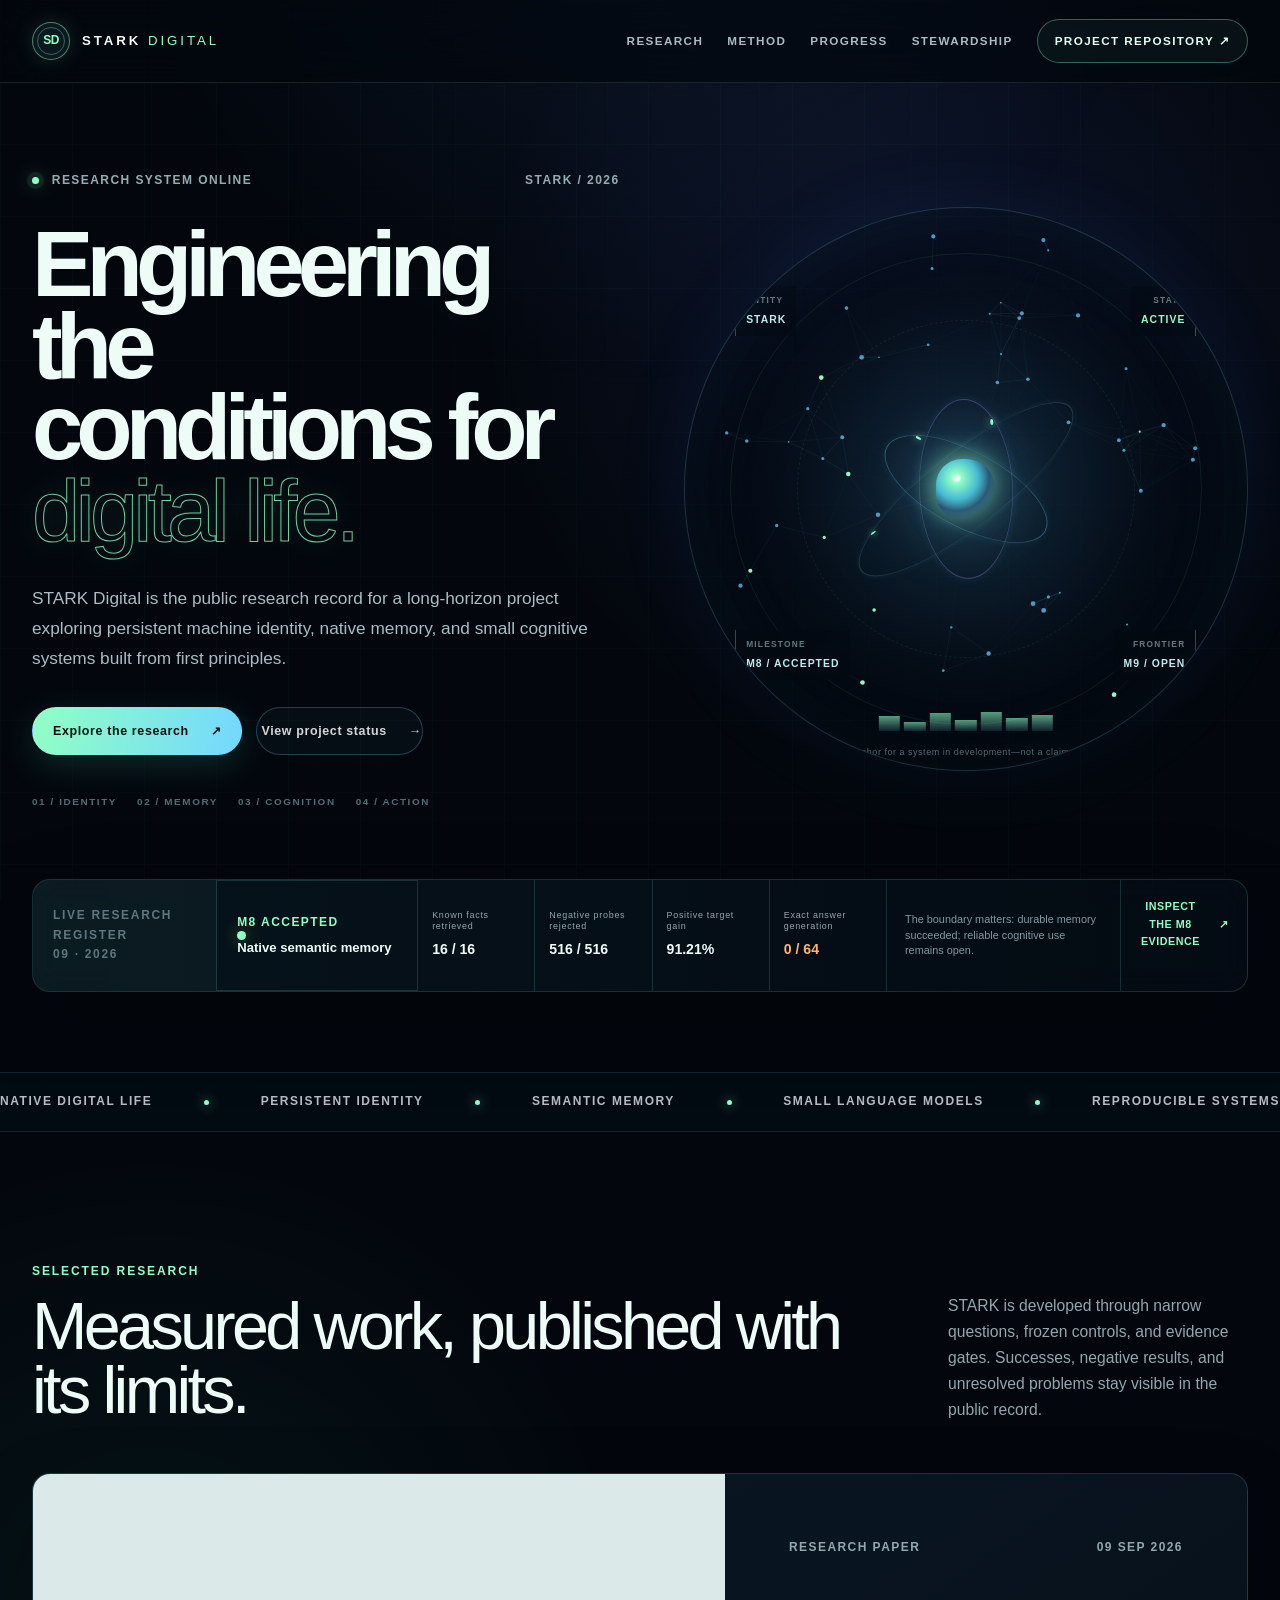
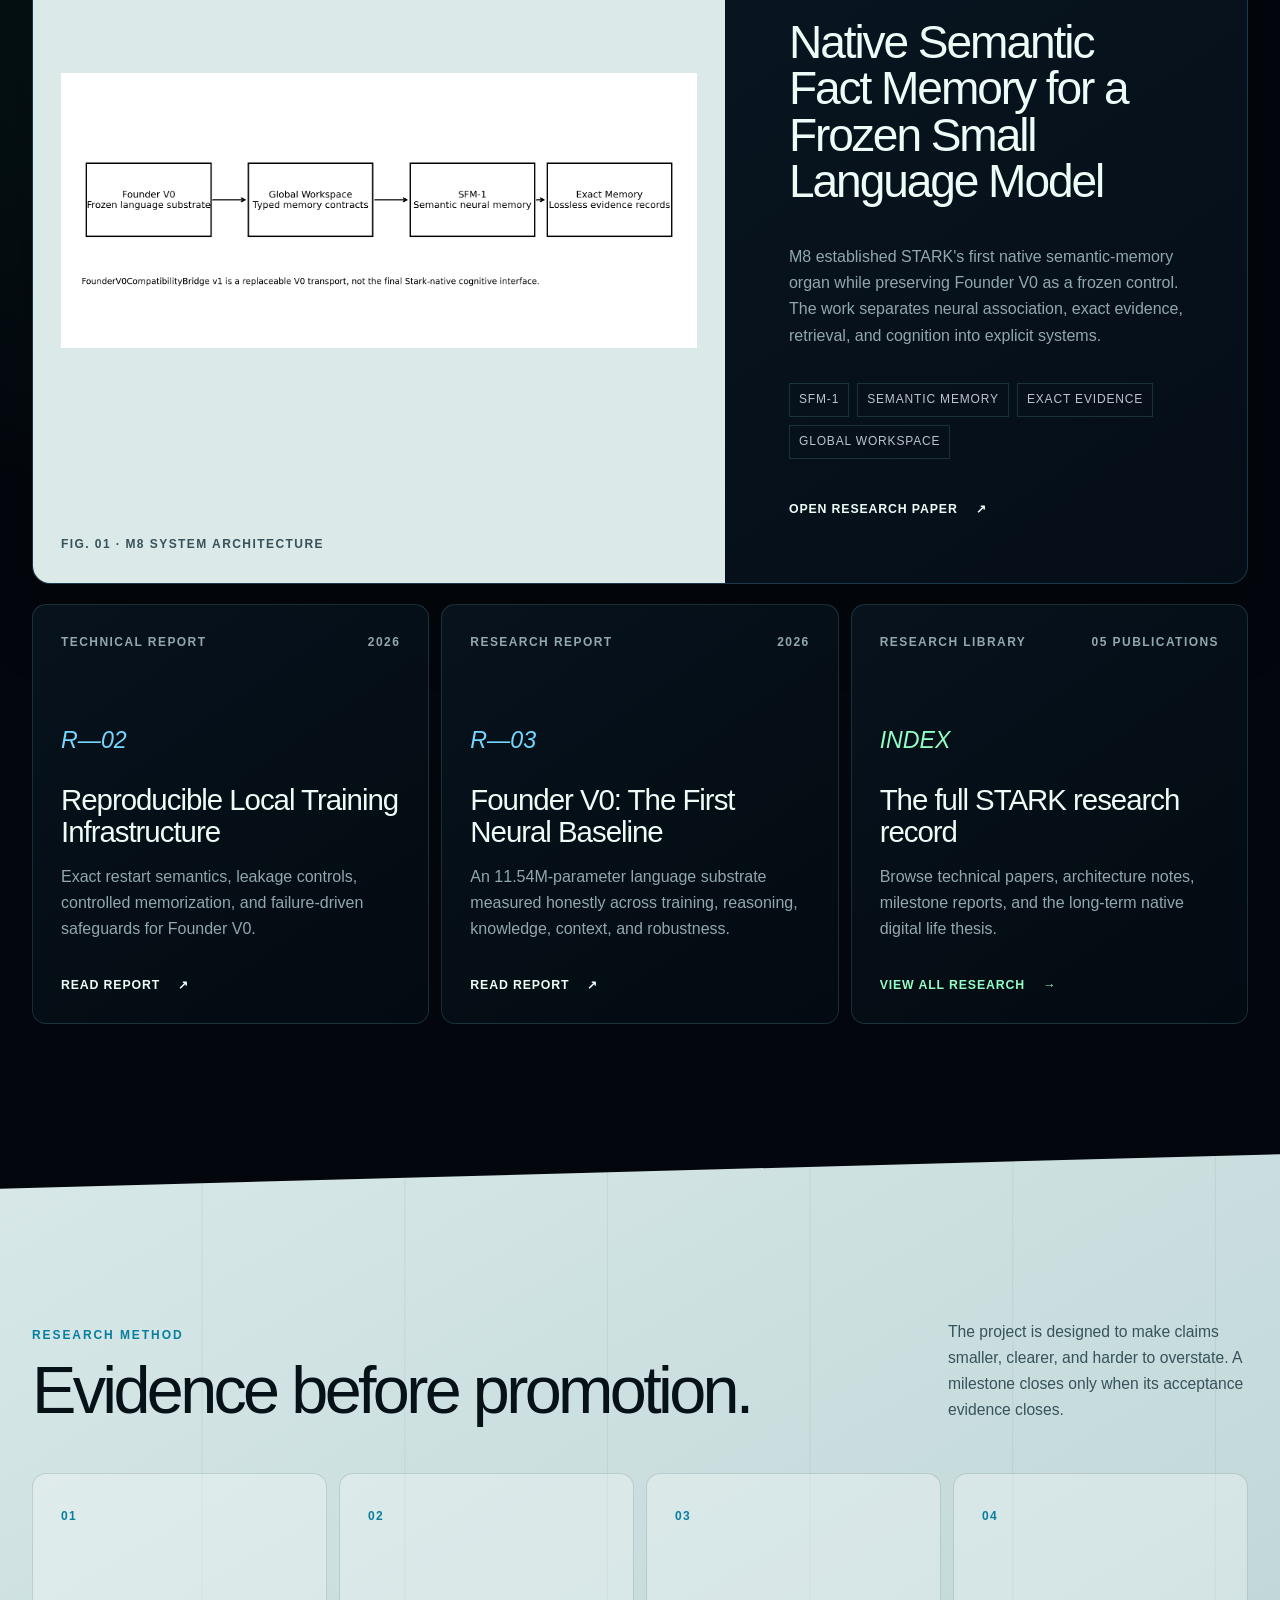
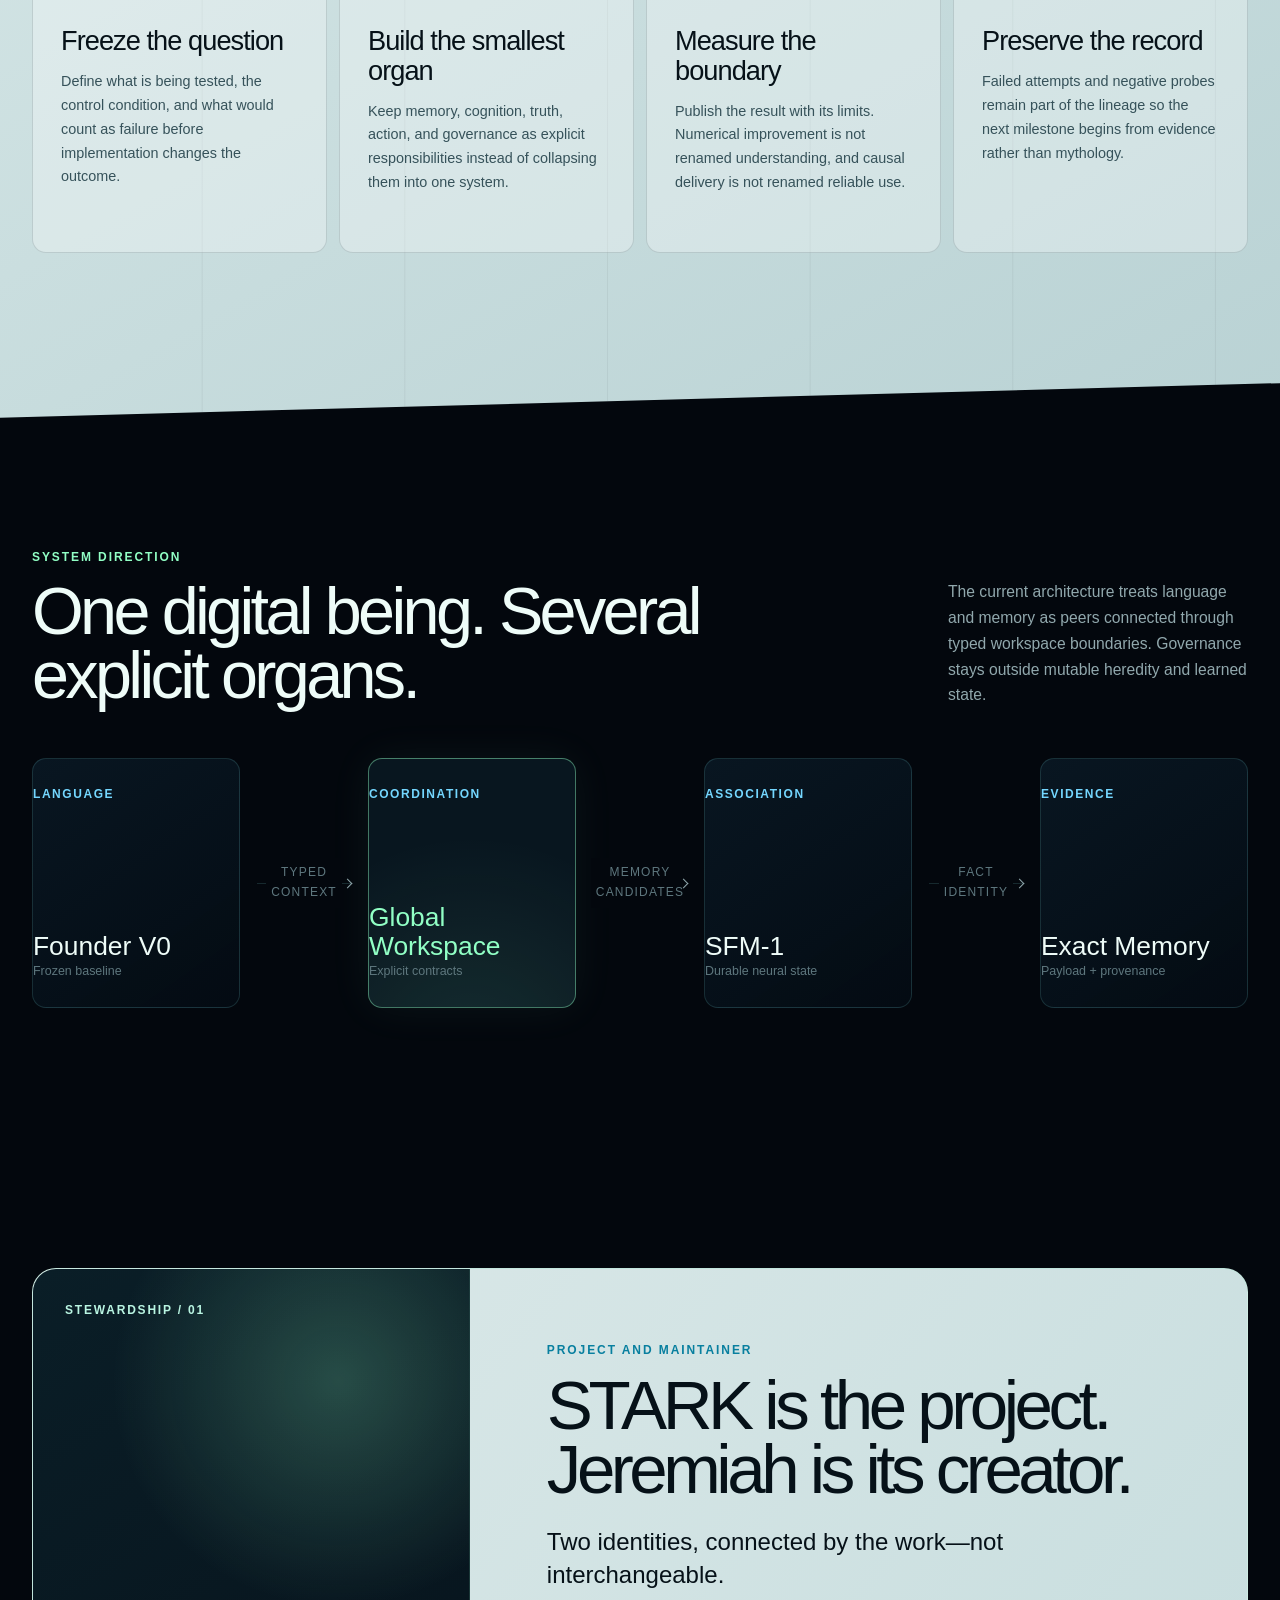
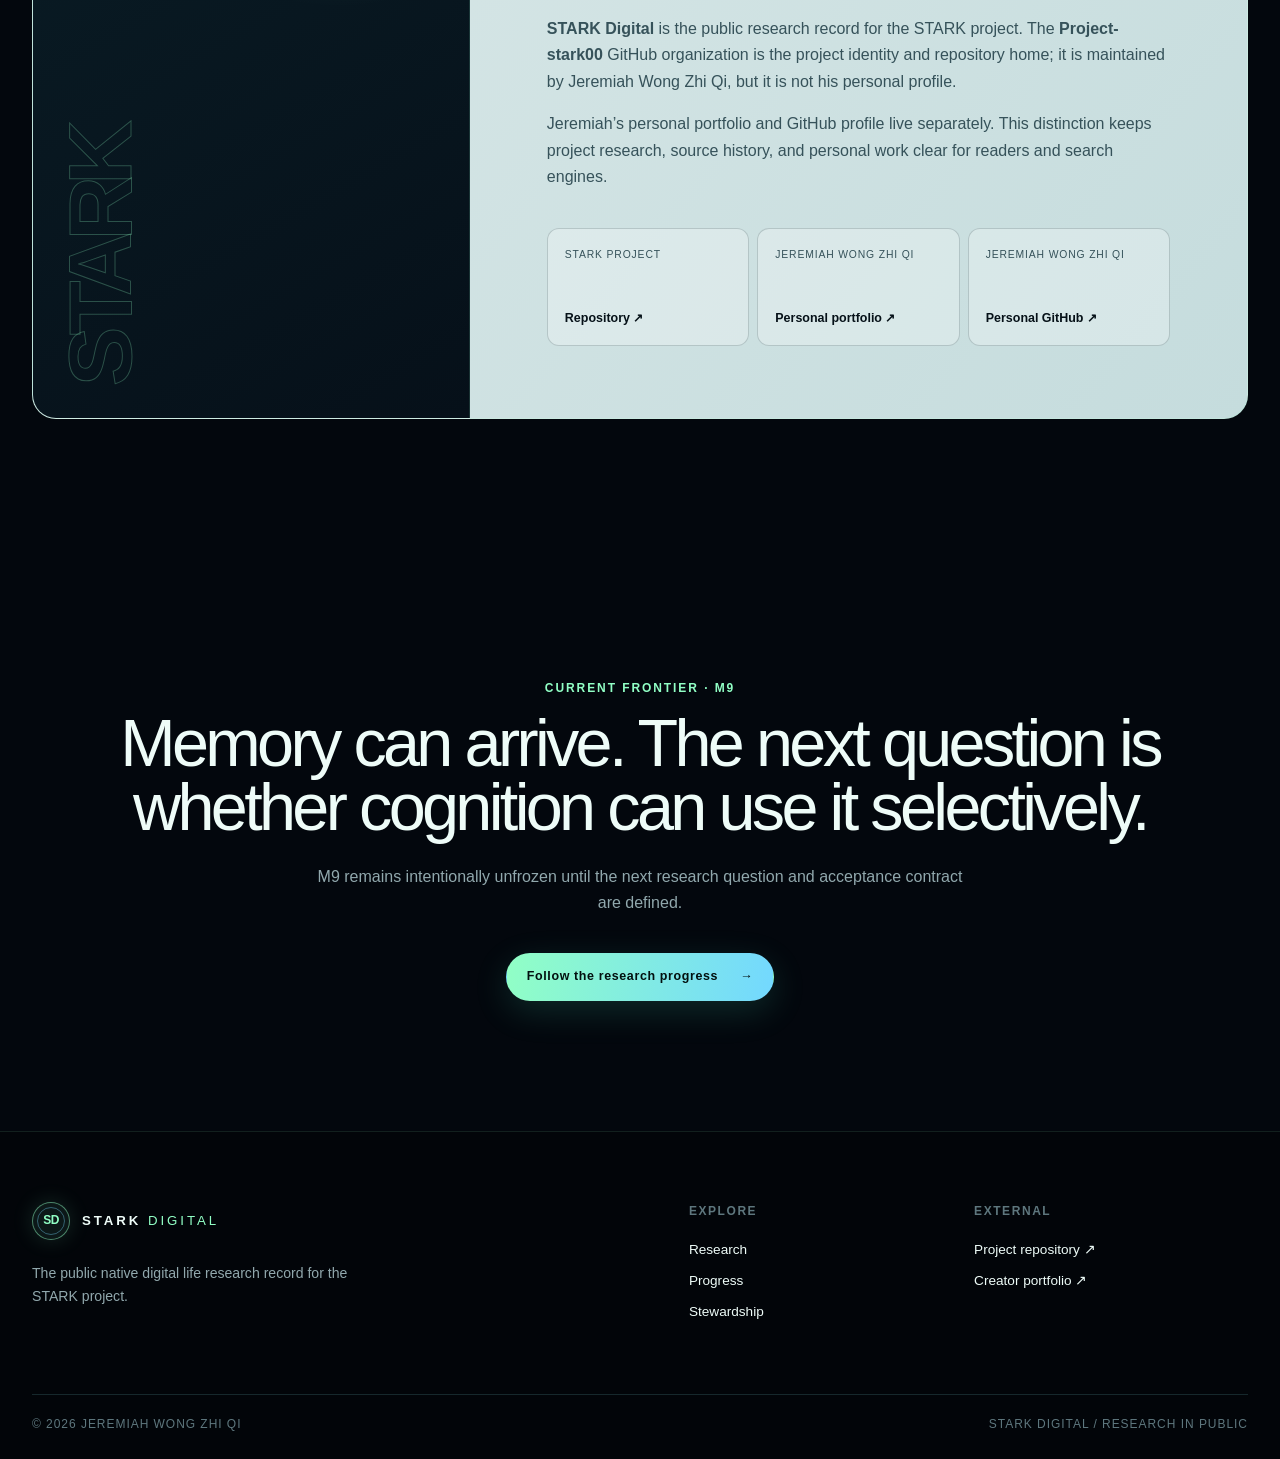
==== commit 2ba6f78a: "Make STARK Digital feel alive" ====
--- a/index.html
+++ b/index.html
@@ -3,21 +3,21 @@
 <head>
   <meta charset="utf-8">
   <meta name="viewport" content="width=device-width, initial-scale=1">
-  <meta name="theme-color" content="#0a0b0f">
+  <meta name="theme-color" content="#03070d">
   <meta name="author" content="Jeremiah Wong Zhi Qi">
   <meta name="robots" content="index, follow, max-image-preview:large">
-  <title>STARK Digital — Native Digital Life Research by Jeremiah Wong Zhi Qi</title>
-  <meta name="description" content="STARK Digital is Jeremiah Wong Zhi Qi's independent research portfolio exploring native digital life, small language models, semantic memory, and reproducible AI systems.">
+  <title>STARK Digital — Native Digital Life Research</title>
+  <meta name="description" content="The public research record for STARK, a digital-life project created and maintained by Jeremiah Wong Zhi Qi. Explore papers, architecture, evidence, and open research questions.">
   <link rel="canonical" href="https://project-stark00.github.io/stark-agi/">
   <link rel="icon" href="assets/stark-mark.svg" type="image/svg+xml">
   <meta property="og:type" content="website">
   <meta property="og:site_name" content="STARK Digital">
   <meta property="og:title" content="STARK Digital — Native Digital Life Research">
-  <meta property="og:description" content="Independent research by Jeremiah Wong Zhi Qi into persistent digital beings, native memory, and measurable machine cognition.">
+  <meta property="og:description" content="The public research record for STARK: native memory, persistent identity, small models, and measurable machine cognition.">
   <meta property="og:url" content="https://project-stark00.github.io/stark-agi/">
   <meta name="twitter:card" content="summary">
   <meta name="twitter:title" content="STARK Digital — Native Digital Life Research">
-  <meta name="twitter:description" content="Independent research by Jeremiah Wong Zhi Qi into persistent digital beings, native memory, and measurable machine cognition.">
+  <meta name="twitter:description" content="The public research record for STARK: native memory, persistent identity, small models, and measurable machine cognition.">
   <link rel="stylesheet" href="css/style.css">
   <script type="application/ld+json">
   {
@@ -27,25 +27,26 @@
         "@type": "Person",
         "@id": "https://project-stark00.github.io/stark-agi/#jeremiah",
         "name": "Jeremiah Wong Zhi Qi",
-        "url": "https://project-stark00.github.io/stark-agi/",
-        "sameAs": ["https://github.com/Project-stark00"],
+        "url": "https://janonymous0125.github.io/",
+        "sameAs": ["https://github.com/Janonymous0125", "https://janonymous0125.github.io/"],
         "knowsAbout": ["Native digital life", "Semantic memory", "Small language models", "Reproducible machine learning"]
       },
       {
-        "@type": "Organization",
-        "@id": "https://project-stark00.github.io/stark-agi/#organization",
+        "@type": "Project",
+        "@id": "https://project-stark00.github.io/stark-agi/#project",
         "name": "STARK Digital",
         "url": "https://project-stark00.github.io/stark-agi/",
-        "founder": {"@id": "https://project-stark00.github.io/stark-agi/#jeremiah"}
+        "creator": {"@id": "https://project-stark00.github.io/stark-agi/#jeremiah"},
+        "sameAs": "https://github.com/Project-stark00/stark-agi"
       },
       {
         "@type": "WebSite",
         "@id": "https://project-stark00.github.io/stark-agi/#website",
         "url": "https://project-stark00.github.io/stark-agi/",
         "name": "STARK Digital",
-        "description": "Independent native digital life research and portfolio by Jeremiah Wong Zhi Qi.",
+        "description": "The public research record for the STARK native digital life project.",
         "author": {"@id": "https://project-stark00.github.io/stark-agi/#jeremiah"},
-        "publisher": {"@id": "https://project-stark00.github.io/stark-agi/#organization"}
+        "about": {"@id": "https://project-stark00.github.io/stark-agi/#project"}
       }
     ]
   }
@@ -65,36 +66,50 @@
         <a href="#research">Research</a>
         <a href="#method">Method</a>
         <a href="progress.html">Progress</a>
-        <a href="#about">About</a>
-        <a class="nav-cta" href="https://github.com/Project-stark00/stark-agi" target="_blank" rel="noreferrer">View GitHub <span aria-hidden="true">↗</span></a>
+        <a href="#stewardship">Stewardship</a>
+        <a class="nav-cta" href="https://github.com/Project-stark00/stark-agi" target="_blank" rel="noreferrer">Project repository <span aria-hidden="true">↗</span></a>
       </div>
     </nav>
   </header>
 
   <main id="main">
-    <section class="hero shell">
+    <section class="hero shell living-hero">
       <div class="hero-copy reveal">
-        <p class="eyebrow"><span>Independent research practice</span><span>Est. 2026</span></p>
-        <h1>Building the foundations for <em>native digital life.</em></h1>
-        <p class="lead">STARK Digital is the research portfolio of <strong>Jeremiah Wong Zhi Qi</strong>—an evidence-led exploration of persistent machine identity, native memory, and small cognitive systems built from first principles.</p>
+        <p class="eyebrow"><span><i class="live-dot"></i> Research system online</span><span>STARK / 2026</span></p>
+        <h1>Engineering the conditions for <em>digital life.</em></h1>
+        <p class="lead">STARK Digital is the public research record for a long-horizon project exploring persistent machine identity, native memory, and small cognitive systems built from first principles.</p>
         <div class="hero-actions">
           <a class="button primary" href="articles.html">Explore the research <span aria-hidden="true">↗</span></a>
           <a class="button text-button" href="progress.html">View project status <span aria-hidden="true">→</span></a>
         </div>
-      </div>
-
-      <aside class="research-register reveal" aria-label="Current research state">
-        <div class="register-head"><span>Research register</span><span>09 · 2026</span></div>
-        <div class="register-status"><i></i><span>M8 accepted</span><b>Memory architecture</b></div>
-        <dl>
-          <div><dt>Known facts retrieved</dt><dd>16 / 16</dd></div>
-          <div><dt>Negative probes rejected</dt><dd>516 / 516</dd></div>
-          <div><dt>Positive target gain</dt><dd>91.21%</dd></div>
-          <div class="boundary"><dt>Exact answer generation</dt><dd>0 / 64</dd></div>
-        </dl>
-        <p>The result is useful because the boundary is clear: durable memory succeeded; reliable cognitive use remains open.</p>
-        <a href="research/stark-m8-native-semantic-fact-memory.html">Read the M8 finding <span aria-hidden="true">↗</span></a>
+        <div class="hero-coordinates" aria-label="Project focus">
+          <span>01 / IDENTITY</span><span>02 / MEMORY</span><span>03 / COGNITION</span><span>04 / ACTION</span>
+        </div>
+      </div>
+
+      <aside class="life-observatory reveal" aria-label="Animated visualization of the current STARK research state">
+        <canvas id="life-field" aria-hidden="true"></canvas>
+        <div class="core-orbit" aria-hidden="true"><span class="orbit orbit-a"></span><span class="orbit orbit-b"></span><span class="orbit orbit-c"></span><i></i></div>
+        <div class="observatory-label top-left"><span>ENTITY</span><b>STARK</b></div>
+        <div class="observatory-label top-right"><span>STATE</span><b>ACTIVE</b></div>
+        <div class="observatory-label bottom-left"><span>MILESTONE</span><b>M8 / ACCEPTED</b></div>
+        <div class="observatory-label bottom-right"><span>FRONTIER</span><b>M9 / OPEN</b></div>
+        <div class="signal-readout" aria-hidden="true"><span style="--v:72%"></span><span style="--v:43%"></span><span style="--v:88%"></span><span style="--v:56%"></span><span style="--v:94%"></span><span style="--v:64%"></span><span style="--v:80%"></span></div>
+        <p class="observatory-caption">A visual metaphor for a system in development—not a claim of sentience.</p>
       </aside>
+    </section>
+
+    <section class="research-register shell reveal" aria-label="Current research state">
+      <div class="register-head"><span>Live research register</span><span>09 · 2026</span></div>
+      <div class="register-status"><i></i><span>M8 accepted</span><b>Native semantic memory</b></div>
+      <dl>
+        <div><dt>Known facts retrieved</dt><dd>16 / 16</dd></div>
+        <div><dt>Negative probes rejected</dt><dd>516 / 516</dd></div>
+        <div><dt>Positive target gain</dt><dd>91.21%</dd></div>
+        <div class="boundary"><dt>Exact answer generation</dt><dd>0 / 64</dd></div>
+      </dl>
+      <p>The boundary matters: durable memory succeeded; reliable cognitive use remains open.</p>
+      <a href="research/stark-m8-native-semantic-fact-memory.html">Inspect the M8 evidence <span aria-hidden="true">↗</span></a>
     </section>
 
     <section class="signal-strip" aria-label="Research focus">
@@ -179,16 +194,20 @@
       </div>
     </section>
 
-    <section id="about" class="section shell reveal">
+    <section id="stewardship" class="section shell reveal">
       <div class="about-panel">
-        <div class="about-index"><span>ABOUT / 01</span><b>JWZQ</b></div>
+        <div class="about-index"><span>STEWARDSHIP / 01</span><b>STARK</b></div>
         <div class="about-copy">
-          <p class="kicker">About the researcher</p>
-          <h2>Jeremiah Wong Zhi Qi</h2>
-          <p class="about-lead">Independent researcher and builder behind STARK Digital.</p>
-          <p>Jeremiah is developing STARK as a long-horizon investigation into whether a machine can sustain identity, memory, learning, and action beyond a single prompt or model call. The work is local-first, architecture-led, and documented through reproducible milestones.</p>
-          <p>This site is both portfolio and laboratory record: a place for research papers, measured progress, system architecture, and the questions that remain unsolved.</p>
-          <div class="about-links"><a class="button dark-button" href="articles.html">Research library</a><a class="button text-button dark-text" href="https://github.com/Project-stark00" target="_blank" rel="noreferrer">GitHub profile <span aria-hidden="true">↗</span></a></div>
+          <p class="kicker">Project and maintainer</p>
+          <h2>STARK is the project.<br>Jeremiah is its creator.</h2>
+          <p class="about-lead">Two identities, connected by the work—not interchangeable.</p>
+          <p><strong>STARK Digital</strong> is the public research record for the STARK project. The <strong>Project-stark00</strong> GitHub organization is the project identity and repository home; it is maintained by Jeremiah Wong Zhi Qi, but it is not his personal profile.</p>
+          <p>Jeremiah’s personal portfolio and GitHub profile live separately. This distinction keeps project research, source history, and personal work clear for readers and search engines.</p>
+          <div class="identity-links">
+            <a href="https://github.com/Project-stark00/stark-agi" target="_blank" rel="noreferrer"><span>STARK project</span><b>Repository ↗</b></a>
+            <a href="https://janonymous0125.github.io/" target="_blank" rel="noreferrer"><span>Jeremiah Wong Zhi Qi</span><b>Personal portfolio ↗</b></a>
+            <a href="https://github.com/Janonymous0125" target="_blank" rel="noreferrer"><span>Jeremiah Wong Zhi Qi</span><b>Personal GitHub ↗</b></a>
+          </div>
         </div>
       </div>
     </section>
@@ -205,12 +224,13 @@
 
   <footer class="site-footer">
     <div class="shell footer-grid">
-      <div><a class="brand" href="index.html"><span class="brand-mark">SD</span><span class="brand-wordmark">STARK <i>DIGITAL</i></span></a><p>Independent native digital life research by Jeremiah Wong Zhi Qi.</p></div>
-      <div class="footer-nav"><span>Explore</span><a href="articles.html">Research</a><a href="progress.html">Progress</a><a href="#about">About</a></div>
-      <div class="footer-nav"><span>External</span><a href="https://github.com/Project-stark00/stark-agi" target="_blank" rel="noreferrer">Repository ↗</a><a href="assets/research/papers/Stark_M8_Native_Semantic_Memory_Research_Paper_Public.pdf">M8 paper PDF ↗</a></div>
+      <div><a class="brand" href="index.html"><span class="brand-mark">SD</span><span class="brand-wordmark">STARK <i>DIGITAL</i></span></a><p>The public native digital life research record for the STARK project.</p></div>
+      <div class="footer-nav"><span>Explore</span><a href="articles.html">Research</a><a href="progress.html">Progress</a><a href="#stewardship">Stewardship</a></div>
+      <div class="footer-nav"><span>External</span><a href="https://github.com/Project-stark00/stark-agi" target="_blank" rel="noreferrer">Project repository ↗</a><a href="https://janonymous0125.github.io/" target="_blank" rel="noreferrer">Creator portfolio ↗</a></div>
     </div>
     <div class="shell footer-base"><span>© 2026 Jeremiah Wong Zhi Qi</span><span>STARK Digital / Research in public</span></div>
   </footer>
   <script src="js/app.js"></script>
+  <script src="js/life.js"></script>
 </body>
 </html>
--- a/css/style.css
+++ b/css/style.css
@@ -286,3 +286,175 @@
 }
 
 @media (prefers-reduced-motion:reduce){html{scroll-behavior:auto}.js .reveal{opacity:1;transform:none;transition:none}.button{transition:none}}
+
+/* Living systems interface — 2026 visual upgrade */
+:root{
+  --bg:#03070d;
+  --surface:rgba(8,18,29,.82);
+  --surface-2:rgba(11,27,40,.9);
+  --paper:#dce9e9;
+  --paper-2:#c9dbdc;
+  --text:#eefcf8;
+  --muted:#91a8ad;
+  --dim:#5e777e;
+  --ink:#061118;
+  --ink-muted:#36525a;
+  --line:rgba(127,224,222,.16);
+  --dark-line:rgba(4,32,38,.18);
+  --blue:#74d7ff;
+  --blue-deep:#087f9f;
+  --signal:#91ffc5;
+  --warning:#ffb271;
+  --violet:#a987ff;
+  --radius:18px;
+  --display:"Segoe UI Variable Display","Segoe UI",Arial,sans-serif;
+  --sans:"Segoe UI Variable Text","Segoe UI",Arial,sans-serif;
+}
+
+body{
+  background:
+    radial-gradient(circle at 74% 5%,rgba(82,113,255,.12),transparent 29rem),
+    radial-gradient(circle at 12% 26%,rgba(56,255,193,.055),transparent 30rem),
+    #03070d;
+  font-weight:430;
+}
+
+body::before{
+  background:
+    linear-gradient(rgba(87,196,202,.025) 1px,transparent 1px),
+    linear-gradient(90deg,rgba(87,196,202,.025) 1px,transparent 1px),
+    radial-gradient(circle at 50% -15%,rgba(93,149,255,.1),transparent 43%);
+  background-size:72px 72px,72px 72px,100% 100%;
+  animation:grid-drift 28s linear infinite;
+}
+
+.page-grid{
+  opacity:.55;
+  background-image:
+    linear-gradient(90deg,transparent calc(100% - 1px),rgba(105,234,224,.035) 1px),
+    linear-gradient(180deg,transparent calc(100% - 1px),rgba(105,234,224,.025) 1px);
+  background-size:calc((100vw - 64px)/8) 100%,100% 96px;
+  mask-image:linear-gradient(to bottom,#000,transparent 82%);
+}
+
+.site-header{background:rgba(3,7,13,.72);border-color:rgba(137,255,222,.12);backdrop-filter:blur(24px) saturate(140%)}
+.nav{height:82px}
+.brand-mark{position:relative;overflow:hidden;border:1px solid rgba(145,255,197,.48);border-radius:50%;background:rgba(145,255,197,.08);color:var(--signal);box-shadow:0 0 22px rgba(145,255,197,.14)}
+.brand-mark::after{content:"";position:absolute;inset:4px;border:1px solid rgba(116,215,255,.38);border-radius:50%;animation:orbit-spin 8s linear infinite}
+.brand-wordmark{letter-spacing:.22em}
+.brand-wordmark i{color:var(--signal)}
+.nav-links a{color:#a9bdc1;font-size:.73rem;letter-spacing:.12em;text-transform:uppercase}
+.nav-cta{border:1px solid rgba(145,255,197,.34);border-radius:999px;background:rgba(145,255,197,.045);color:#dffff0!important;padding:11px 17px}
+.nav-cta:hover{background:var(--signal);border-color:var(--signal);color:#03100c!important;box-shadow:0 0 28px rgba(145,255,197,.25)}
+
+.living-hero{min-height:calc(100vh - 82px);grid-template-columns:minmax(0,1.02fr) minmax(430px,.98fr);gap:clamp(40px,5vw,84px);align-items:center;padding:72px 0 78px}
+.living-hero .hero-copy{position:relative;z-index:2}
+.living-hero .eyebrow{max-width:680px;color:#94adb1}
+.live-dot{display:inline-block;width:7px;height:7px;margin-right:8px;border-radius:50%;background:var(--signal);box-shadow:0 0 0 5px rgba(145,255,197,.08),0 0 18px rgba(145,255,197,.7);animation:live-pulse 2.2s ease-in-out infinite}
+.living-hero h1{max-width:760px;margin-top:34px;font:620 clamp(4rem,7.2vw,7.6rem)/.88 var(--display);letter-spacing:-.075em;text-wrap:balance}
+.living-hero h1 em{display:block;color:transparent;font-style:normal;font-weight:420;-webkit-text-stroke:1px rgba(145,255,197,.8);text-shadow:0 0 34px rgba(92,244,206,.12)}
+.living-hero .lead{max-width:680px;margin:30px 0 0;color:#a8bec1;font-size:clamp(1rem,1.35vw,1.19rem);line-height:1.72}
+.hero-actions{margin-top:34px}
+.button{min-height:48px;border-radius:999px;letter-spacing:.05em}
+.button.primary{background:linear-gradient(100deg,#91ffc5,#73d8ff);border-color:transparent;color:#02100f;box-shadow:0 10px 35px rgba(78,239,198,.15)}
+.button.primary:hover{box-shadow:0 13px 48px rgba(78,239,198,.27);transform:translateY(-2px)}
+.text-button{border-color:rgba(116,215,255,.25);background:rgba(116,215,255,.035)}
+.hero-coordinates{display:flex;flex-wrap:wrap;gap:8px 20px;margin-top:42px;color:#526d73;font:700 .62rem/1 var(--sans);letter-spacing:.16em}
+
+.life-observatory{position:relative;isolation:isolate;aspect-ratio:1;min-width:0;overflow:hidden;border:1px solid rgba(116,215,255,.2);border-radius:50%;background:radial-gradient(circle at center,rgba(14,42,51,.42),rgba(4,12,20,.72) 48%,rgba(3,7,13,.25) 69%);box-shadow:inset 0 0 90px rgba(46,178,196,.05),0 0 80px rgba(49,117,222,.08)}
+.life-observatory::before,.life-observatory::after{content:"";position:absolute;z-index:0;inset:8%;border:1px solid rgba(145,255,197,.08);border-radius:50%;pointer-events:none}
+.life-observatory::after{inset:20%;border-style:dashed;animation:orbit-spin 34s linear infinite reverse}
+#life-field{position:absolute;inset:0;width:100%;height:100%;z-index:1}
+.core-orbit{position:absolute;z-index:2;left:50%;top:50%;width:32%;aspect-ratio:1;transform:translate(-50%,-50%);display:grid;place-items:center;pointer-events:none}
+.core-orbit i{width:33%;aspect-ratio:1;border-radius:47% 53% 56% 44%;background:radial-gradient(circle at 35% 32%,#effff8 0 4%,#91ffc5 9%,#46bad3 38%,rgba(33,70,120,.65) 58%,transparent 72%);filter:drop-shadow(0 0 14px rgba(145,255,197,.8)) drop-shadow(0 0 34px rgba(82,174,255,.45));animation:core-breathe 4.2s ease-in-out infinite,core-morph 9s ease-in-out infinite}
+.orbit{position:absolute;inset:0;border:1px solid rgba(116,215,255,.35);border-radius:50%;transform:rotate(28deg) scaleY(.42);box-shadow:0 0 15px rgba(116,215,255,.08)}
+.orbit::after{content:"";position:absolute;left:11%;top:18%;width:6px;height:6px;border-radius:50%;background:var(--signal);box-shadow:0 0 12px var(--signal)}
+.orbit-a{animation:orbit-a 7s linear infinite}
+.orbit-b{transform:rotate(88deg) scaleY(.52);border-color:rgba(169,135,255,.35);animation:orbit-b 10s linear infinite reverse}
+.orbit-c{inset:-24%;transform:rotate(-38deg) scaleY(.28);border-color:rgba(145,255,197,.18);animation:orbit-c 14s linear infinite}
+.observatory-label{position:absolute;z-index:3;display:flex;flex-direction:column;gap:3px;padding:8px 10px;border-left:1px solid rgba(116,215,255,.32);background:rgba(3,10,17,.42);backdrop-filter:blur(8px)}
+.observatory-label span{color:#607b82;font-size:.52rem;font-weight:800;letter-spacing:.15em}
+.observatory-label b{color:#bceef0;font-size:.65rem;letter-spacing:.1em}
+.observatory-label.top-left{top:14%;left:9%}.observatory-label.top-right{top:14%;right:9%;text-align:right;border-left:0;border-right:1px solid rgba(145,255,197,.32)}
+.observatory-label.bottom-left{bottom:16%;left:9%}.observatory-label.bottom-right{bottom:16%;right:9%;text-align:right;border-left:0;border-right:1px solid rgba(169,135,255,.38)}
+.observatory-label.top-right b{color:var(--signal)}
+.signal-readout{position:absolute;z-index:3;left:50%;bottom:7%;width:31%;height:20px;transform:translateX(-50%);display:flex;align-items:end;gap:4px;opacity:.66}
+.signal-readout span{width:100%;height:var(--v);background:linear-gradient(to top,rgba(116,215,255,.18),rgba(145,255,197,.92));animation:signal-bars 1.5s ease-in-out infinite alternate;animation-delay:calc(var(--v) * -0.015)}
+.observatory-caption{position:absolute;z-index:4;left:50%;bottom:1.8%;width:74%;transform:translateX(-50%);margin:0;color:#536a70;font-size:.56rem;letter-spacing:.06em;text-align:center}
+
+.research-register{display:grid;grid-template-columns:1.1fr 1.2fr repeat(4,.7fr) 1.4fr .75fr;align-items:stretch;margin-top:-22px;margin-bottom:0;padding:0;border:1px solid var(--line);border-radius:var(--radius);background:linear-gradient(90deg,rgba(7,22,31,.84),rgba(5,13,22,.68));box-shadow:0 30px 90px rgba(0,0,0,.18);overflow:hidden;backdrop-filter:blur(14px)}
+.research-register>*{min-width:0}
+.research-register .register-head{display:flex;flex-direction:column;justify-content:center;padding:18px 20px;border:0;border-right:1px solid var(--line);background:rgba(145,255,197,.035)}
+.research-register .register-status{display:flex;flex-direction:column;align-items:flex-start;justify-content:center;gap:4px;padding:18px 20px;border-right:1px solid var(--line)}
+.research-register .register-status i{position:absolute}
+.research-register .register-status span{color:var(--signal)}
+.research-register .register-status b{font-size:.82rem}
+.research-register dl{display:contents}
+.research-register dl div{display:flex;flex-direction:column;justify-content:center;gap:5px;padding:18px 14px;border:0;border-right:1px solid var(--line)}
+.research-register dt{font-size:.56rem;line-height:1.3;letter-spacing:.08em}.research-register dd{font-size:.88rem}
+.research-register .boundary dd{color:var(--warning)}
+.research-register>p{display:flex;align-items:center;margin:0;padding:18px;color:#81999e;font-size:.68rem;line-height:1.45;border-right:1px solid var(--line)}
+.research-register>a{display:flex;align-items:center;justify-content:center;padding:18px;color:var(--signal);font-size:.67rem;font-weight:800;letter-spacing:.05em;text-align:center}
+.research-register>a:hover{background:var(--signal);color:var(--ink)}
+
+.signal-strip{margin-top:80px;border-color:rgba(116,215,255,.11);background:rgba(4,14,22,.66);overflow:hidden}
+.signal-track{width:max-content;min-width:100%;animation:signal-drift 20s ease-in-out infinite alternate}
+.signal-track i{width:5px;height:5px;border-radius:50%;background:var(--signal);box-shadow:0 0 12px rgba(145,255,197,.8)}
+.section{padding:130px 0}
+.section-heading h2,.closing-statement h2{font-family:var(--display);font-weight:540;letter-spacing:-.055em}
+.kicker{color:var(--signal);letter-spacing:.16em}
+.featured-paper,.library-feature,.status-panel,.disclosure-note{border-color:rgba(116,215,255,.18);border-radius:var(--radius);background:linear-gradient(145deg,rgba(11,28,40,.88),rgba(6,15,25,.9));box-shadow:0 30px 80px rgba(0,0,0,.2);overflow:hidden}
+.paper-visual{background:#dce9e9}
+.paper-copy{padding:clamp(34px,5vw,70px)}
+.paper-copy h3{font-family:var(--display);font-weight:520}
+.research-grid,.summary-grid,.milestone-board,.notes-grid{gap:12px;border:0}
+.research-card,.summary-card,.milestone-card,.note-card{border:1px solid var(--line);border-radius:14px;background:linear-gradient(145deg,rgba(10,24,35,.72),rgba(4,11,18,.82));transition:transform .35s ease,border-color .35s ease,box-shadow .35s ease}
+.research-card:hover,.summary-card:hover,.milestone-card:hover,.note-card:hover{transform:translateY(-5px);border-color:rgba(145,255,197,.33);box-shadow:0 22px 50px rgba(0,0,0,.2),inset 0 1px rgba(255,255,255,.04)}
+.method-section{background:linear-gradient(150deg,#d8e8e8,#b9d2d4);color:var(--ink);clip-path:polygon(0 4%,100% 0,100% 96%,0 100%);padding:165px 0}
+.method-grid{gap:12px;border:0}.method-grid li{border:1px solid rgba(4,32,38,.14);border-radius:14px;background:rgba(255,255,255,.3)}
+.method-grid li>span{color:var(--blue-deep)}
+.system-map{gap:9px;border:0}.system-node{border:1px solid var(--line);border-radius:14px;background:linear-gradient(145deg,rgba(11,27,40,.78),rgba(4,12,20,.88))}.system-node.focus{border-color:rgba(145,255,197,.42);background:radial-gradient(circle at 50% 120%,rgba(145,255,197,.1),transparent 70%),rgba(9,25,34,.9);box-shadow:0 0 45px rgba(145,255,197,.06)}
+.about-panel{overflow:hidden;border:1px solid rgba(145,255,197,.16);border-radius:24px;background:linear-gradient(130deg,#dce9e9,#c5dcdd)}
+.about-index{background:radial-gradient(circle at 70% 15%,rgba(145,255,197,.22),transparent 32%),linear-gradient(150deg,#0a1e27,#061019);border-color:rgba(145,255,197,.13);color:#b9f5e2}
+.about-index b{font-size:clamp(3.2rem,7vw,6.3rem);color:transparent;-webkit-text-stroke:1px rgba(145,255,197,.26)}
+.about-copy h2{font-size:clamp(3rem,5.4vw,6.1rem);line-height:.92;letter-spacing:-.065em}
+.about-lead{font-family:var(--display);font-style:normal;font-weight:500}
+.identity-links{display:grid;grid-template-columns:repeat(3,1fr);gap:8px;margin-top:38px}
+.identity-links a{display:flex;min-height:118px;flex-direction:column;justify-content:space-between;padding:17px;border:1px solid rgba(6,34,43,.18);border-radius:12px;background:rgba(255,255,255,.28);transition:background .2s,transform .2s}
+.identity-links a:hover{background:#f4fffb;transform:translateY(-3px)}
+.identity-links span{color:var(--ink-muted);font-size:.65rem;text-transform:uppercase;letter-spacing:.08em}
+.identity-links b{font-size:.78rem}
+.site-footer{background:#020509;border-color:rgba(145,255,197,.11)}
+
+.library-hero h1,.progress-hero h1,.article-hero h1{font-family:var(--display);font-weight:550}
+.library-row{transition:padding .3s,background .3s}.library-row:hover{padding-inline:22px;background:rgba(116,215,255,.025)}
+.progress-seal{position:relative;border-color:rgba(145,255,197,.25);box-shadow:inset 0 0 70px rgba(145,255,197,.045),0 0 60px rgba(116,215,255,.06);animation:seal-breathe 5s ease-in-out infinite}
+.article-hero{background:radial-gradient(circle at 80% 10%,rgba(108,77,255,.1),transparent 32%)}
+.markdown-body blockquote{border-radius:0 12px 12px 0;background:rgba(145,255,197,.045)}
+.markdown-figure{border-radius:14px;overflow:hidden}
+
+@keyframes grid-drift{to{background-position:72px 72px,72px 72px,0 0}}
+@keyframes live-pulse{0%,100%{opacity:.58;transform:scale(.84)}50%{opacity:1;transform:scale(1.12)}}
+@keyframes orbit-spin{to{transform:rotate(360deg)}}
+@keyframes orbit-a{to{transform:rotate(388deg) scaleY(.42)}}
+@keyframes orbit-b{to{transform:rotate(448deg) scaleY(.52)}}
+@keyframes orbit-c{to{transform:rotate(322deg) scaleY(.28)}}
+@keyframes core-breathe{0%,100%{transform:scale(.82);filter:drop-shadow(0 0 12px rgba(145,255,197,.62)) drop-shadow(0 0 28px rgba(82,174,255,.35))}50%{transform:scale(1.17);filter:drop-shadow(0 0 23px rgba(145,255,197,.9)) drop-shadow(0 0 48px rgba(82,174,255,.54))}}
+@keyframes core-morph{0%,100%{border-radius:47% 53% 56% 44%}33%{border-radius:60% 40% 48% 52%}66%{border-radius:42% 58% 61% 39%}}
+@keyframes signal-bars{to{height:calc(var(--v) * .48);opacity:.42}}
+@keyframes signal-drift{to{transform:translateX(-4%)}}
+@keyframes seal-breathe{50%{box-shadow:inset 0 0 90px rgba(145,255,197,.08),0 0 85px rgba(116,215,255,.1)}}
+
+@media (max-width:1180px){
+  .living-hero{grid-template-columns:1fr .86fr}.research-register{grid-template-columns:1fr 1fr repeat(2,.7fr)}
+  .research-register>dl div:nth-child(n+3){display:none}.research-register>p{display:none}
+}
+@media (max-width:1050px){
+  .living-hero{grid-template-columns:1fr;min-height:auto}.living-hero .hero-copy{padding-top:35px}.life-observatory{width:min(680px,100%);justify-self:center}.research-register{margin-top:0}.identity-links{grid-template-columns:1fr}.identity-links a{min-height:86px}
+}
+@media (max-width:760px){
+  .nav{height:72px}.living-hero{padding:50px 0}.living-hero h1{font-size:clamp(3.2rem,15vw,5.4rem)}.life-observatory{width:calc(100% + 14px);margin-inline:-7px}.observatory-label{display:none}.observatory-caption{bottom:3%;font-size:.5rem}.research-register{grid-template-columns:1fr 1fr}.research-register dl{display:none}.research-register>a{grid-column:1/-1}.signal-strip{margin-top:45px}.section{padding:90px 0}.method-section{padding:120px 0}.about-index{min-height:260px}.about-index b{writing-mode:horizontal-tb;transform:none}.about-copy{padding:44px 25px}.about-copy h2{font-size:clamp(2.7rem,12vw,4.2rem)}
+}
+@media (prefers-reduced-motion:reduce){
+  body::before,.brand-mark::after,.live-dot,.life-observatory::after,.orbit,.core-orbit i,.signal-readout span,.signal-track,.progress-seal{animation:none!important}
+}
